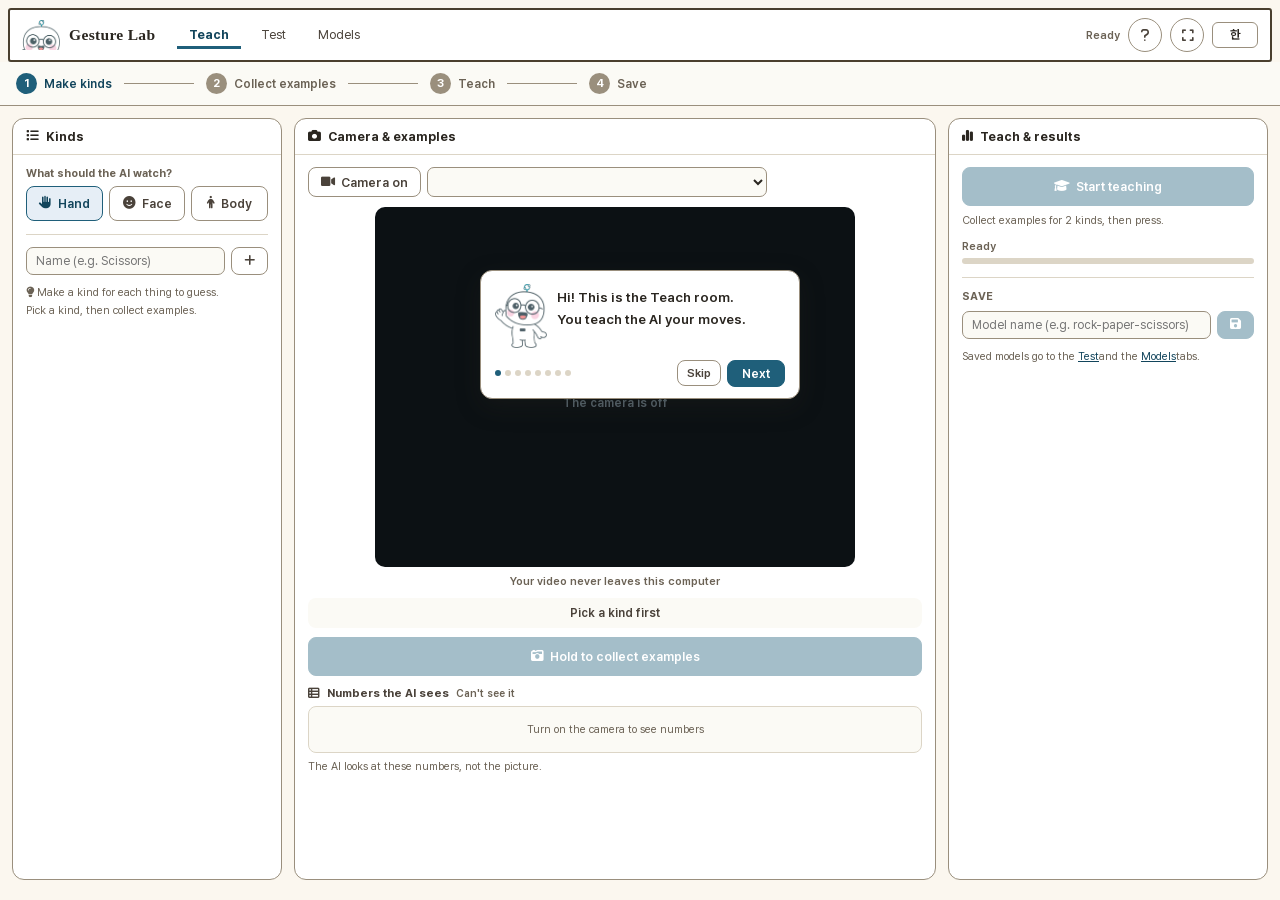
==== index.html @ 45079a60 "시험실 교통정리 — 관찰하기 모드 신설 + 단계 표시줄 반응형 - 관찰하기(기본 모드): 손/얼굴/포즈/사물 눈을 켜고 끄며 학습 없이 바로 본다   · 왼쪽: 무엇을 볼까요 토글" ====
<!DOCTYPE html>
<html lang="ko">
<head>
<meta charset="utf-8">
<meta name="viewport" content="width=device-width,initial-scale=1">
<title>제스처 랩 — 학습실</title>
<meta name="description" content="웹캠으로 몸의 좌표를 모아 AI를 직접 가르쳐 보세요.">
<link rel="icon" type="image/png" href="assets/img/favicon.png">
<link rel="manifest" href="manifest.webmanifest">
<meta name="theme-color" content="#FBF7EF">
<link rel="stylesheet" href="assets/fonts/pretendard.css?v=16">
<link rel="stylesheet" href="css/all.min.css?v=16">
<link rel="stylesheet" href="css/ui.css?v=16">
<link rel="stylesheet" href="css/theme-maker.css?v=16">
<link rel="stylesheet" href="css/app.css?v=16">
</head>
<body>

<header data-tab="index.html"></header>

<div id="steps">
  <div class="stp on" id="s1"><span class="cir">1</span>종류 만들기</div>
  <div class="stpline"></div>
  <div class="stp" id="s2"><span class="cir">2</span>예시 모으기</div>
  <div class="stpline"></div>
  <div class="stp" id="s3"><span class="cir">3</span>배우기</div>
  <div class="stpline"></div>
  <div class="stp" id="s4"><span class="cir">4</span>저장하기</div>
</div>

<div id="glMain">

  <div class="pan" id="panL">
    <div class="ph"><i class="fa-solid fa-list"></i>종류</div>
    <div class="pb">
      <div class="pb-label">무엇을 보고 배울까요?</div>
      <div class="srcpick">
        <button class="db on" data-src="hand"><i class="fa-solid fa-hand"></i> 손</button>
        <button class="db" data-src="face"><i class="fa-solid fa-face-smile"></i> 얼굴</button>
        <button class="db" data-src="pose"><i class="fa-solid fa-person"></i> 포즈</button>
      </div>

      <div class="sec2">
        <div class="row">
          <input class="inp" id="clsName" type="text" placeholder="이름 (예: 가위)" maxlength="20">
          <button class="db" id="clsAdd" title="종류 더하기"><i class="fa-solid fa-plus"></i></button>
        </div>
        <div id="clsList"></div>
        <div class="hint" id="clsHint">
          <i class="fa-solid fa-lightbulb"></i> 맞히고 싶은 것마다 종류를 만들어요.<br>
          종류를 누른 뒤 예시를 모아요.
        </div>
      </div>
    </div>
  </div>

  <div class="pan" id="panC">
    <div class="ph"><i class="fa-solid fa-camera"></i>카메라 &amp; 예시</div>
    <div class="pb">
      <div class="row" style="margin-bottom:10px">
        <button class="db" id="camBtn" style="flex-shrink:0"><i class="fa-solid fa-video"></i> 카메라 켜기</button>
        <select class="inp" id="camSel" style="cursor:pointer"></select>
      </div>

      <div id="camBox">
        <video id="camVid" playsinline muted></video>
        <canvas id="ovCv"></canvas>
        <div id="camOff"><i class="fa-solid fa-video-slash fa-2x"></i><span>카메라가 꺼져 있어요</span></div>
      </div>
      <div class="privnote">찍은 영상은 이 컴퓨터 밖으로 나가지 않아요</div>

      <div class="selinfo" id="selInfo">종류를 골라 주세요</div>
      <button class="db go" id="capBtn" disabled><i class="fa-solid fa-camera-retro"></i> 꾹 눌러서 예시 모으기</button>

      <div id="numsWrap">
        <div id="numsHead"><i class="fa-solid fa-table-list"></i>AI가 보는 숫자
          <span class="st-badge" id="numsState">안 보여요</span>
          <span class="st-badge" id="faceSigLine" style="display:none;margin-left:auto;color:var(--acc-ink)"></span></div>
        <div id="numsBox">
          <div id="numsEmpty">카메라를 켜면 숫자가 나와요</div>
          <table id="numsTable" style="display:none"></table>
        </div>
        <div class="hint" style="margin-top:5px">AI는 사진이 아니라 이 숫자를 봐요.</div>
      </div>
    </div>
  </div>

  <div class="pan" id="panR">
    <div class="ph"><i class="fa-solid fa-chart-simple"></i>배우기 &amp; 결과</div>
    <div class="pb">
      <button class="db go" id="trainBtn" disabled style="width:100%;justify-content:center;padding:11px">
        <i class="fa-solid fa-graduation-cap"></i> 배우기 시작
      </button>
      <div class="hint" style="margin-top:6px;margin-bottom:10px">종류 2개에 예시를 모은 뒤에 눌러요.</div>

      <div class="prg">
        <div class="lb"><span id="prgLabel">준비 중</span><span id="prgPct"></span></div>
        <div class="track"><div class="fill" id="prgFill"></div></div>
      </div>

      <div id="chartBox" style="display:none">
        <canvas id="chart"></canvas>
        <div class="chart-legend">
          <span><i class="lg-acc"></i>맞힌 비율</span>
          <span><i class="lg-warn"></i>오차</span>
        </div>
      </div>

      <div class="sec2" id="resultSec" style="display:none">
        <div class="st">결과</div>
        <div><span class="accbig" id="accBig">0%</span><small id="accWord"></small></div>
        <div id="cmWrap"></div>
        <div class="cm-note">헷갈린 표 — 왼쪽이 진짜, 위쪽이 AI의 답이에요.<br>숫자가 대각선에 모이면 잘 배운 거예요.</div>
      </div>

      <div class="sec2">
        <div class="st">저장하기</div>
        <div class="row">
          <input class="inp" id="mdlName" type="text" placeholder="모델 이름 (예: 가위바위보)" maxlength="30">
          <button class="db go" id="mdlSave" disabled title="저장"><i class="fa-solid fa-floppy-disk"></i></button>
        </div>
        <div class="hint">저장한 모델은 <a href="test.html" style="color:var(--acc-ink)">시험실</a>과
          <a href="storage.html" style="color:var(--acc-ink)">보관함</a>에서 볼 수 있어요.</div>
      </div>
    </div>
  </div>

</div>

<div id="toast"></div>

<script src="lib/nav.js?v=16"></script>
<script src="lib/i18n.js?v=16"></script>
<script src="lib/tour.js?v=16"></script>
<script src="vendor/tfjs/tf.min.js"></script>
<script type="module" src="lib/learn.js?v=16"></script>
</body>
</html>
---- assets/fonts/pretendard.css ----
/*
Copyright (c) 2021 Kil Hyung-jin, with Reserved Font Name Pretendard.
https://github.com/orioncactus/pretendard

This Font Software is licensed under the SIL Open Font License, Version 1.1.
This license is copied below, and is also available with a FAQ at:
http://scripts.sil.org/OFL
*/
/* [0] */
@font-face {
	font-family: 'Pretendard Variable';
	font-style: normal;
	font-display: swap;
	font-weight: 45 920;
	src: url(./woff2-dynamic-subset/PretendardVariable.subset.0.woff2) format('woff2-variations');
	unicode-range: U+f9ca-fa0b, U+ff03-ff05, U+ff07, U+ff0a-ff0b, U+ff0d-ff19, U+ff1b, U+ff1d, U+ff20-ff5b, U+ff5d, U+ffe0-ffe3, U+ffe5-ffe6;
}

/* [1] */
@font-face {
	font-family: 'Pretendard Variable';
	font-style: normal;
	font-display: swap;
	font-weight: 45 920;
	src: url(./woff2-dynamic-subset/PretendardVariable.subset.1.woff2) format('woff2-variations');
	unicode-range: U+d723-d728, U+d72a-d733, U+d735-d748, U+d74a-d74f, U+d752-d753, U+d755-d757, U+d75a-d75f, U+d762-d764, U+d766-d768, U+d76a-d76b, U+d76d-d76f, U+d771-d787, U+d789-d78b, U+d78d-d78f, U+d791-d797, U+d79a, U+d79c, U+d79e-d7a3, U+f900-f909, U+f90b-f92e;
}

/* [2] */
@font-face {
	font-family: 'Pretendard Variable';
	font-style: normal;
	font-display: swap;
	font-weight: 45 920;
	src: url(./woff2-dynamic-subset/PretendardVariable.subset.2.woff2) format('woff2-variations');
	unicode-range: U+d679-d68b, U+d68e-d69e, U+d6a0, U+d6a2-d6a7, U+d6a9-d6c3, U+d6c6-d6c7, U+d6c9-d6cb, U+d6cd-d6d3, U+d6d5-d6d6, U+d6d8-d6e3, U+d6e5-d6e7, U+d6e9-d6fb, U+d6fd-d717, U+d719-d71f, U+d721-d722;
}

/* [3] */
@font-face {
	font-family: 'Pretendard Variable';
	font-style: normal;
	font-display: swap;
	font-weight: 45 920;
	src: url(./woff2-dynamic-subset/PretendardVariable.subset.3.woff2) format('woff2-variations');
	unicode-range: U+d5bc-d5c7, U+d5ca-d5cb, U+d5cd-d5cf, U+d5d1-d5d7, U+d5d9-d5da, U+d5dc, U+d5de-d5e3, U+d5e6-d5e7, U+d5e9-d5eb, U+d5ed-d5f6, U+d5f8, U+d5fa-d5ff, U+d602-d603, U+d605-d607, U+d609-d60f, U+d612-d613, U+d616-d61b, U+d61d-d637, U+d63a-d63b, U+d63d-d63f, U+d641-d647, U+d64a-d64c, U+d64e-d653, U+d656-d657, U+d659-d65b, U+d65d-d666, U+d668, U+d66a-d678;
}

/* [4] */
@font-face {
	font-family: 'Pretendard Variable';
	font-style: normal;
	font-display: swap;
	font-weight: 45 920;
	src: url(./woff2-dynamic-subset/PretendardVariable.subset.4.woff2) format('woff2-variations');
	unicode-range: U+d507, U+d509-d50b, U+d50d-d513, U+d515-d53b, U+d53e-d53f, U+d541-d543, U+d545-d54c, U+d54e, U+d550, U+d552-d557, U+d55a-d55b, U+d55d-d55f, U+d561-d564, U+d566-d567, U+d56a, U+d56c, U+d56e-d573, U+d576-d577, U+d579-d583, U+d585-d586, U+d58a-d5a4, U+d5a6-d5bb;
}

/* [5] */
@font-face {
	font-family: 'Pretendard Variable';
	font-style: normal;
	font-display: swap;
	font-weight: 45 920;
	src: url(./woff2-dynamic-subset/PretendardVariable.subset.5.woff2) format('woff2-variations');
	unicode-range: U+d464-d477, U+d47a-d47b, U+d47d-d47f, U+d481-d487, U+d489-d48a, U+d48c, U+d48e-d4e7, U+d4e9-d503, U+d505-d506;
}

/* [6] */
@font-face {
	font-family: 'Pretendard Variable';
	font-style: normal;
	font-display: swap;
	font-weight: 45 920;
	src: url(./woff2-dynamic-subset/PretendardVariable.subset.6.woff2) format('woff2-variations');
	unicode-range: U+d3bf-d3c7, U+d3ca-d3cf, U+d3d1-d3eb, U+d3ee-d3ef, U+d3f1-d3f3, U+d3f5-d3fb, U+d3fd-d400, U+d402-d45b, U+d45d-d463;
}

/* [7] */
@font-face {
	font-family: 'Pretendard Variable';
	font-style: normal;
	font-display: swap;
	font-weight: 45 920;
	src: url(./woff2-dynamic-subset/PretendardVariable.subset.7.woff2) format('woff2-variations');
	unicode-range: U+d2ff, U+d302-d304, U+d306-d30b, U+d30f, U+d311-d313, U+d315-d31b, U+d31e, U+d322-d324, U+d326-d327, U+d32a-d32b, U+d32d-d32f, U+d331-d337, U+d339-d33c, U+d33e-d37b, U+d37e-d37f, U+d381-d383, U+d385-d38b, U+d38e-d390, U+d392-d397, U+d39a-d39b, U+d39d-d39f, U+d3a1-d3a7, U+d3a9-d3aa, U+d3ac, U+d3ae-d3b3, U+d3b5-d3b7, U+d3b9-d3bb, U+d3bd-d3be;
}

/* [8] */
@font-face {
	font-family: 'Pretendard Variable';
	font-style: normal;
	font-display: swap;
	font-weight: 45 920;
	src: url(./woff2-dynamic-subset/PretendardVariable.subset.8.woff2) format('woff2-variations');
	unicode-range: U+d257-d27f, U+d281-d29b, U+d29d-d29f, U+d2a1-d2ab, U+d2ad-d2b7, U+d2ba-d2bb, U+d2bd-d2bf, U+d2c1-d2c7, U+d2c9-d2ef, U+d2f2-d2f3, U+d2f5-d2f7, U+d2f9-d2fe;
}

/* [9] */
@font-face {
	font-family: 'Pretendard Variable';
	font-style: normal;
	font-display: swap;
	font-weight: 45 920;
	src: url(./woff2-dynamic-subset/PretendardVariable.subset.9.woff2) format('woff2-variations');
	unicode-range: U+d1b4, U+d1b6-d1f3, U+d1f5-d22b, U+d22e-d22f, U+d231-d233, U+d235-d23b, U+d23d-d240, U+d242-d256;
}

/* [10] */
@font-face {
	font-family: 'Pretendard Variable';
	font-style: normal;
	font-display: swap;
	font-weight: 45 920;
	src: url(./woff2-dynamic-subset/PretendardVariable.subset.10.woff2) format('woff2-variations');
	unicode-range: U+d105-d12f, U+d132-d133, U+d135-d137, U+d139-d13f, U+d141-d142, U+d144, U+d146-d14b, U+d14e-d14f, U+d151-d153, U+d155-d15b, U+d15e-d187, U+d189-d19f, U+d1a2-d1a3, U+d1a5-d1a7, U+d1a9-d1af, U+d1b2-d1b3;
}

/* [11] */
@font-face {
	font-family: 'Pretendard Variable';
	font-style: normal;
	font-display: swap;
	font-weight: 45 920;
	src: url(./woff2-dynamic-subset/PretendardVariable.subset.11.woff2) format('woff2-variations');
	unicode-range: U+d04b-d04f, U+d051-d057, U+d059-d06b, U+d06d-d06f, U+d071-d073, U+d075-d07b, U+d07e-d0a3, U+d0a6-d0a7, U+d0a9-d0ab, U+d0ad-d0b3, U+d0b6, U+d0b8, U+d0ba-d0bf, U+d0c2-d0c3, U+d0c5-d0c7, U+d0c9-d0cf, U+d0d2, U+d0d6-d0db, U+d0de-d0df, U+d0e1-d0e3, U+d0e5-d0eb, U+d0ee-d0f0, U+d0f2-d104;
}

/* [12] */
@font-face {
	font-family: 'Pretendard Variable';
	font-style: normal;
	font-display: swap;
	font-weight: 45 920;
	src: url(./woff2-dynamic-subset/PretendardVariable.subset.12.woff2) format('woff2-variations');
	unicode-range: U+cfa2-cfc3, U+cfc5-cfdf, U+cfe2-cfe3, U+cfe5-cfe7, U+cfe9-cff4, U+cff6-cffb, U+cffd-cfff, U+d001-d003, U+d005-d017, U+d019-d033, U+d036-d037, U+d039-d03b, U+d03d-d04a;
}

/* [13] */
@font-face {
	font-family: 'Pretendard Variable';
	font-style: normal;
	font-display: swap;
	font-weight: 45 920;
	src: url(./woff2-dynamic-subset/PretendardVariable.subset.13.woff2) format('woff2-variations');
	unicode-range: U+cef0-cef3, U+cef6, U+cef9-ceff, U+cf01-cf03, U+cf05-cf07, U+cf09-cf0f, U+cf11-cf12, U+cf14-cf1b, U+cf1d-cf1f, U+cf21-cf2f, U+cf31-cf53, U+cf56-cf57, U+cf59-cf5b, U+cf5d-cf63, U+cf66, U+cf68, U+cf6a-cf6f, U+cf71-cf84, U+cf86-cf8b, U+cf8d-cfa1;
}

/* [14] */
@font-face {
	font-family: 'Pretendard Variable';
	font-style: normal;
	font-display: swap;
	font-weight: 45 920;
	src: url(./woff2-dynamic-subset/PretendardVariable.subset.14.woff2) format('woff2-variations');
	unicode-range: U+ce3c-ce57, U+ce5a-ce5b, U+ce5d-ce5f, U+ce61-ce67, U+ce6a, U+ce6c, U+ce6e-ce73, U+ce76-ce77, U+ce79-ce7b, U+ce7d-ce83, U+ce85-ce88, U+ce8a-ce8f, U+ce91-ce93, U+ce95-ce97, U+ce99-ce9f, U+cea2, U+cea4-ceab, U+cead-cee3, U+cee6-cee7, U+cee9-ceeb, U+ceed-ceef;
}

/* [15] */
@font-face {
	font-family: 'Pretendard Variable';
	font-style: normal;
	font-display: swap;
	font-weight: 45 920;
	src: url(./woff2-dynamic-subset/PretendardVariable.subset.15.woff2) format('woff2-variations');
	unicode-range: U+cd92-cd93, U+cd96-cd97, U+cd99-cd9b, U+cd9d-cda3, U+cda6-cda8, U+cdaa-cdaf, U+cdb1-cdc3, U+cdc5-cdcb, U+cdcd-cde7, U+cde9-ce03, U+ce05-ce1f, U+ce22-ce34, U+ce36-ce3b;
}

/* [16] */
@font-face {
	font-family: 'Pretendard Variable';
	font-style: normal;
	font-display: swap;
	font-weight: 45 920;
	src: url(./woff2-dynamic-subset/PretendardVariable.subset.16.woff2) format('woff2-variations');
	unicode-range: U+ccef-cd07, U+cd0a-cd0b, U+cd0d-cd1a, U+cd1c, U+cd1e-cd2b, U+cd2d-cd5b, U+cd5d-cd77, U+cd79-cd91;
}

/* [17] */
@font-face {
	font-family: 'Pretendard Variable';
	font-style: normal;
	font-display: swap;
	font-weight: 45 920;
	src: url(./woff2-dynamic-subset/PretendardVariable.subset.17.woff2) format('woff2-variations');
	unicode-range: U+cc3f-cc43, U+cc46-cc47, U+cc49-cc4b, U+cc4d-cc53, U+cc55-cc58, U+cc5a-cc5f, U+cc61-cc97, U+cc9a-cc9b, U+cc9d-cc9f, U+cca1-cca7, U+ccaa, U+ccac, U+ccae-ccb3, U+ccb6-ccb7, U+ccb9-ccbb, U+ccbd-cccf, U+ccd1-cce3, U+cce5-ccee;
}

/* [18] */
@font-face {
	font-family: 'Pretendard Variable';
	font-style: normal;
	font-display: swap;
	font-weight: 45 920;
	src: url(./woff2-dynamic-subset/PretendardVariable.subset.18.woff2) format('woff2-variations');
	unicode-range: U+cb91-cbd3, U+cbd5-cbe3, U+cbe5-cc0b, U+cc0e-cc0f, U+cc11-cc13, U+cc15-cc1b, U+cc1d-cc20, U+cc23-cc27, U+cc2a-cc2b, U+cc2d, U+cc2f, U+cc31-cc37, U+cc3a, U+cc3c;
}

/* [19] */
@font-face {
	font-family: 'Pretendard Variable';
	font-style: normal;
	font-display: swap;
	font-weight: 45 920;
	src: url(./woff2-dynamic-subset/PretendardVariable.subset.19.woff2) format('woff2-variations');
	unicode-range: U+caf4-cb47, U+cb4a-cb90;
}

/* [20] */
@font-face {
	font-family: 'Pretendard Variable';
	font-style: normal;
	font-display: swap;
	font-weight: 45 920;
	src: url(./woff2-dynamic-subset/PretendardVariable.subset.20.woff2) format('woff2-variations');
	unicode-range: U+ca4a-ca4b, U+ca4e-ca4f, U+ca51-ca53, U+ca55-ca5b, U+ca5d-ca60, U+ca62-ca83, U+ca85-cabb, U+cabe-cabf, U+cac1-cac3, U+cac5-cacb, U+cacd-cad0, U+cad2, U+cad4-cad8, U+cada-caf3;
}

/* [21] */
@font-face {
	font-family: 'Pretendard Variable';
	font-style: normal;
	font-display: swap;
	font-weight: 45 920;
	src: url(./woff2-dynamic-subset/PretendardVariable.subset.21.woff2) format('woff2-variations');
	unicode-range: U+c996-c997, U+c99a-c99c, U+c99e-c9bf, U+c9c2-c9c3, U+c9c5-c9c7, U+c9c9-c9cf, U+c9d2, U+c9d4, U+c9d7-c9d8, U+c9db, U+c9de-c9df, U+c9e1-c9e3, U+c9e5-c9e6, U+c9e8-c9eb, U+c9ee-c9f0, U+c9f2-c9f7, U+c9f9-ca0b, U+ca0d-ca28, U+ca2a-ca49;
}

/* [22] */
@font-face {
	font-family: 'Pretendard Variable';
	font-style: normal;
	font-display: swap;
	font-weight: 45 920;
	src: url(./woff2-dynamic-subset/PretendardVariable.subset.22.woff2) format('woff2-variations');
	unicode-range: U+c8e9-c8f4, U+c8f6-c8fb, U+c8fe-c8ff, U+c901-c903, U+c905-c90b, U+c90e-c910, U+c912-c917, U+c919-c92b, U+c92d-c94f, U+c951-c953, U+c955-c96b, U+c96d-c973, U+c975-c987, U+c98a-c98b, U+c98d-c98f, U+c991-c995;
}

/* [23] */
@font-face {
	font-family: 'Pretendard Variable';
	font-style: normal;
	font-display: swap;
	font-weight: 45 920;
	src: url(./woff2-dynamic-subset/PretendardVariable.subset.23.woff2) format('woff2-variations');
	unicode-range: U+c841-c84b, U+c84d-c86f, U+c872-c873, U+c875-c877, U+c879-c87f, U+c882-c884, U+c887-c88a, U+c88d-c8c3, U+c8c5-c8df, U+c8e1-c8e8;
}

/* [24] */
@font-face {
	font-family: 'Pretendard Variable';
	font-style: normal;
	font-display: swap;
	font-weight: 45 920;
	src: url(./woff2-dynamic-subset/PretendardVariable.subset.24.woff2) format('woff2-variations');
	unicode-range: U+c779-c77b, U+c77e-c782, U+c786, U+c78b, U+c78d, U+c78f, U+c792-c793, U+c795, U+c797, U+c799-c79f, U+c7a2, U+c7a7-c7ab, U+c7ae-c7bb, U+c7bd-c7c0, U+c7c2-c7c7, U+c7c9-c7dc, U+c7de-c7ff, U+c802-c803, U+c805-c807, U+c809, U+c80b-c80f, U+c812, U+c814, U+c817-c81b, U+c81e-c81f, U+c821-c823, U+c825-c82e, U+c830-c837, U+c839-c83b, U+c83d-c840;
}

/* [25] */
@font-face {
	font-family: 'Pretendard Variable';
	font-style: normal;
	font-display: swap;
	font-weight: 45 920;
	src: url(./woff2-dynamic-subset/PretendardVariable.subset.25.woff2) format('woff2-variations');
	unicode-range: U+c6bb-c6bf, U+c6c2, U+c6c4, U+c6c6-c6cb, U+c6ce-c6cf, U+c6d1-c6d3, U+c6d5-c6db, U+c6dd-c6df, U+c6e1-c6e7, U+c6e9-c6eb, U+c6ed-c6ef, U+c6f1-c6f8, U+c6fa-c703, U+c705-c707, U+c709-c70b, U+c70d-c716, U+c718, U+c71a-c71f, U+c722-c723, U+c725-c727, U+c729-c734, U+c736-c73b, U+c73e-c73f, U+c741-c743, U+c745-c74b, U+c74e-c750, U+c752-c757, U+c759-c773, U+c776-c777;
}

/* [26] */
@font-face {
	font-family: 'Pretendard Variable';
	font-style: normal;
	font-display: swap;
	font-weight: 45 920;
	src: url(./woff2-dynamic-subset/PretendardVariable.subset.26.woff2) format('woff2-variations');
	unicode-range: U+c5f5-c5fb, U+c5fe, U+c602-c605, U+c607, U+c609-c60f, U+c611-c61a, U+c61c-c623, U+c626-c627, U+c629-c62b, U+c62d, U+c62f-c632, U+c636, U+c638, U+c63a-c63f, U+c642-c643, U+c645-c647, U+c649-c652, U+c656-c65b, U+c65d-c65f, U+c661-c663, U+c665-c677, U+c679-c67b, U+c67d-c693, U+c696-c697, U+c699-c69b, U+c69d-c6a3, U+c6a6, U+c6a8, U+c6aa-c6af, U+c6b2-c6b3, U+c6b5-c6b7, U+c6b9-c6ba;
}

/* [27] */
@font-face {
	font-family: 'Pretendard Variable';
	font-style: normal;
	font-display: swap;
	font-weight: 45 920;
	src: url(./woff2-dynamic-subset/PretendardVariable.subset.27.woff2) format('woff2-variations');
	unicode-range: U+c517-c527, U+c52a-c52b, U+c52d-c52f, U+c531-c538, U+c53a, U+c53c, U+c53e-c543, U+c546-c547, U+c54b, U+c54d-c552, U+c556, U+c55a-c55b, U+c55d, U+c55f, U+c562-c563, U+c565-c567, U+c569-c56f, U+c572, U+c574, U+c576-c57b, U+c57e-c57f, U+c581-c583, U+c585-c586, U+c588-c58b, U+c58e, U+c590, U+c592-c596, U+c599-c5b3, U+c5b6-c5b7, U+c5ba, U+c5be-c5c3, U+c5ca-c5cb, U+c5cd, U+c5cf, U+c5d2-c5d3, U+c5d5-c5d7, U+c5d9-c5df, U+c5e1-c5e2, U+c5e4, U+c5e6-c5eb, U+c5ef, U+c5f1-c5f3;
}

/* [28] */
@font-face {
	font-family: 'Pretendard Variable';
	font-style: normal;
	font-display: swap;
	font-weight: 45 920;
	src: url(./woff2-dynamic-subset/PretendardVariable.subset.28.woff2) format('woff2-variations');
	unicode-range: U+c475-c4ef, U+c4f2-c4f3, U+c4f5-c4f7, U+c4f9-c4ff, U+c502-c50b, U+c50d-c516;
}

/* [29] */
@font-face {
	font-family: 'Pretendard Variable';
	font-style: normal;
	font-display: swap;
	font-weight: 45 920;
	src: url(./woff2-dynamic-subset/PretendardVariable.subset.29.woff2) format('woff2-variations');
	unicode-range: U+c3d0-c3d7, U+c3da-c3db, U+c3dd-c3de, U+c3e1-c3ec, U+c3ee-c3f3, U+c3f5-c42b, U+c42d-c463, U+c466-c474;
}

/* [30] */
@font-face {
	font-family: 'Pretendard Variable';
	font-style: normal;
	font-display: swap;
	font-weight: 45 920;
	src: url(./woff2-dynamic-subset/PretendardVariable.subset.30.woff2) format('woff2-variations');
	unicode-range: U+c32b-c367, U+c36a-c36b, U+c36d-c36f, U+c371-c377, U+c37a-c37b, U+c37e-c383, U+c385-c387, U+c389-c3cf;
}

/* [31] */
@font-face {
	font-family: 'Pretendard Variable';
	font-style: normal;
	font-display: swap;
	font-weight: 45 920;
	src: url(./woff2-dynamic-subset/PretendardVariable.subset.31.woff2) format('woff2-variations');
	unicode-range: U+c26a-c26b, U+c26d-c26f, U+c271-c273, U+c275-c27b, U+c27e-c287, U+c289-c28f, U+c291-c297, U+c299-c29a, U+c29c-c2a3, U+c2a5-c2a7, U+c2a9-c2ab, U+c2ad-c2b3, U+c2b6, U+c2b8, U+c2ba-c2bb, U+c2bd-c2db, U+c2de-c2df, U+c2e1-c2e2, U+c2e5-c2ea, U+c2ee, U+c2f0, U+c2f2-c2f5, U+c2f7, U+c2fa-c2fb, U+c2fd-c2ff, U+c301-c307, U+c309-c30c, U+c30e-c312, U+c315-c323, U+c325-c328, U+c32a;
}

/* [32] */
@font-face {
	font-family: 'Pretendard Variable';
	font-style: normal;
	font-display: swap;
	font-weight: 45 920;
	src: url(./woff2-dynamic-subset/PretendardVariable.subset.32.woff2) format('woff2-variations');
	unicode-range: U+c1bc-c1c3, U+c1c5-c1df, U+c1e1-c1fb, U+c1fd-c203, U+c205-c20c, U+c20e, U+c210-c217, U+c21a-c21b, U+c21d-c21e, U+c221-c227, U+c229-c22a, U+c22c, U+c22e, U+c230, U+c233-c24f, U+c251-c257, U+c259-c269;
}

/* [33] */
@font-face {
	font-family: 'Pretendard Variable';
	font-style: normal;
	font-display: swap;
	font-weight: 45 920;
	src: url(./woff2-dynamic-subset/PretendardVariable.subset.33.woff2) format('woff2-variations');
	unicode-range: U+c101-c11b, U+c11f, U+c121-c123, U+c125-c12b, U+c12e, U+c132-c137, U+c13a-c13b, U+c13d-c13f, U+c141-c147, U+c14a, U+c14c-c153, U+c155-c157, U+c159-c15b, U+c15d-c166, U+c169-c16f, U+c171-c177, U+c179-c18b, U+c18e-c18f, U+c191-c193, U+c195-c19b, U+c19d-c19e, U+c1a0, U+c1a2-c1a4, U+c1a6-c1bb;
}

/* [34] */
@font-face {
	font-family: 'Pretendard Variable';
	font-style: normal;
	font-display: swap;
	font-weight: 45 920;
	src: url(./woff2-dynamic-subset/PretendardVariable.subset.34.woff2) format('woff2-variations');
	unicode-range: U+c049-c057, U+c059-c05b, U+c05d-c05f, U+c061-c067, U+c069-c08f, U+c091-c0ab, U+c0ae-c0af, U+c0b1-c0b3, U+c0b5, U+c0b7-c0bb, U+c0be, U+c0c2-c0c7, U+c0ca-c0cb, U+c0cd-c0cf, U+c0d1-c0d7, U+c0d9-c0da, U+c0dc, U+c0de-c0e3, U+c0e5-c0eb, U+c0ed-c0f3, U+c0f6, U+c0f8, U+c0fa-c0ff;
}

/* [35] */
@font-face {
	font-family: 'Pretendard Variable';
	font-style: normal;
	font-display: swap;
	font-weight: 45 920;
	src: url(./woff2-dynamic-subset/PretendardVariable.subset.35.woff2) format('woff2-variations');
	unicode-range: U+bfa7-bfaf, U+bfb1-bfc4, U+bfc6-bfcb, U+bfce-bfcf, U+bfd1-bfd3, U+bfd5-bfdb, U+bfdd-c048;
}

/* [36] */
@font-face {
	font-family: 'Pretendard Variable';
	font-style: normal;
	font-display: swap;
	font-weight: 45 920;
	src: url(./woff2-dynamic-subset/PretendardVariable.subset.36.woff2) format('woff2-variations');
	unicode-range: U+bf07, U+bf09-bf3f, U+bf41-bf4f, U+bf52-bf54, U+bf56-bfa6;
}

/* [37] */
@font-face {
	font-family: 'Pretendard Variable';
	font-style: normal;
	font-display: swap;
	font-weight: 45 920;
	src: url(./woff2-dynamic-subset/PretendardVariable.subset.37.woff2) format('woff2-variations');
	unicode-range: U+be56, U+be58, U+be5c-be5f, U+be62-be63, U+be65-be67, U+be69-be74, U+be76-be7b, U+be7e-be7f, U+be81-be8e, U+be90, U+be92-bea7, U+bea9-becf, U+bed2-bed3, U+bed5-bed6, U+bed9-bee3, U+bee6-bf06;
}

/* [38] */
@font-face {
	font-family: 'Pretendard Variable';
	font-style: normal;
	font-display: swap;
	font-weight: 45 920;
	src: url(./woff2-dynamic-subset/PretendardVariable.subset.38.woff2) format('woff2-variations');
	unicode-range: U+bdb0-bdd3, U+bdd5-bdef, U+bdf1-be0b, U+be0d-be0f, U+be11-be13, U+be15-be43, U+be46-be47, U+be49-be4b, U+be4d-be53;
}

/* [39] */
@font-face {
	font-family: 'Pretendard Variable';
	font-style: normal;
	font-display: swap;
	font-weight: 45 920;
	src: url(./woff2-dynamic-subset/PretendardVariable.subset.39.woff2) format('woff2-variations');
	unicode-range: U+bd03, U+bd06, U+bd08, U+bd0a-bd0f, U+bd11-bd22, U+bd25-bd47, U+bd49-bd58, U+bd5a-bd7f, U+bd82-bd83, U+bd85-bd87, U+bd8a-bd8f, U+bd91-bd92, U+bd94, U+bd96-bd98, U+bd9a-bdaf;
}

/* [40] */
@font-face {
	font-family: 'Pretendard Variable';
	font-style: normal;
	font-display: swap;
	font-weight: 45 920;
	src: url(./woff2-dynamic-subset/PretendardVariable.subset.40.woff2) format('woff2-variations');
	unicode-range: U+bc4e-bc83, U+bc86-bc87, U+bc89-bc8b, U+bc8d-bc93, U+bc96, U+bc98, U+bc9b-bc9f, U+bca2-bca3, U+bca5-bca7, U+bca9-bcb2, U+bcb4-bcbb, U+bcbe-bcbf, U+bcc1-bcc3, U+bcc5-bccc, U+bcce-bcd0, U+bcd2-bcd4, U+bcd6-bcf3, U+bcf7, U+bcf9-bcfb, U+bcfd-bd02;
}

/* [41] */
@font-face {
	font-family: 'Pretendard Variable';
	font-style: normal;
	font-display: swap;
	font-weight: 45 920;
	src: url(./woff2-dynamic-subset/PretendardVariable.subset.41.woff2) format('woff2-variations');
	unicode-range: U+bb90-bba3, U+bba5-bbab, U+bbad-bbbf, U+bbc1-bbf7, U+bbfa-bbfb, U+bbfd-bbfe, U+bc01-bc07, U+bc09-bc0a, U+bc0e, U+bc10, U+bc12-bc13, U+bc17, U+bc19-bc1a, U+bc1e, U+bc20-bc23, U+bc26, U+bc28, U+bc2a-bc2c, U+bc2e-bc2f, U+bc32-bc33, U+bc35-bc37, U+bc39-bc3f, U+bc41-bc42, U+bc44, U+bc46-bc48, U+bc4a-bc4d;
}

/* [42] */
@font-face {
	font-family: 'Pretendard Variable';
	font-style: normal;
	font-display: swap;
	font-weight: 45 920;
	src: url(./woff2-dynamic-subset/PretendardVariable.subset.42.woff2) format('woff2-variations');
	unicode-range: U+bae6-bafb, U+bafd-bb17, U+bb19-bb33, U+bb37, U+bb39-bb3a, U+bb3d-bb43, U+bb45-bb46, U+bb48, U+bb4a-bb4f, U+bb51-bb53, U+bb55-bb57, U+bb59-bb62, U+bb64-bb8f;
}

/* [43] */
@font-face {
	font-family: 'Pretendard Variable';
	font-style: normal;
	font-display: swap;
	font-weight: 45 920;
	src: url(./woff2-dynamic-subset/PretendardVariable.subset.43.woff2) format('woff2-variations');
	unicode-range: U+ba30-ba37, U+ba3a-ba3b, U+ba3d-ba3f, U+ba41-ba47, U+ba49-ba4a, U+ba4c, U+ba4e-ba53, U+ba56-ba57, U+ba59-ba5b, U+ba5d-ba63, U+ba65-ba66, U+ba68-ba6f, U+ba71-ba73, U+ba75-ba77, U+ba79-ba84, U+ba86, U+ba88-baa7, U+baaa, U+baad-baaf, U+bab1-bab7, U+baba, U+babc, U+babe-bae5;
}

/* [44] */
@font-face {
	font-family: 'Pretendard Variable';
	font-style: normal;
	font-display: swap;
	font-weight: 45 920;
	src: url(./woff2-dynamic-subset/PretendardVariable.subset.44.woff2) format('woff2-variations');
	unicode-range: U+b96e-b973, U+b976-b977, U+b979-b97b, U+b97d-b983, U+b986, U+b988, U+b98a-b98d, U+b98f-b9ab, U+b9ae-b9af, U+b9b1-b9b3, U+b9b5-b9bb, U+b9be, U+b9c0, U+b9c2-b9c7, U+b9ca-b9cb, U+b9cd, U+b9d2-b9d7, U+b9da, U+b9dc, U+b9df-b9e0, U+b9e2, U+b9e6-b9e7, U+b9e9-b9f3, U+b9f6, U+b9f8, U+b9fb-ba2f;
}

/* [45] */
@font-face {
	font-family: 'Pretendard Variable';
	font-style: normal;
	font-display: swap;
	font-weight: 45 920;
	src: url(./woff2-dynamic-subset/PretendardVariable.subset.45.woff2) format('woff2-variations');
	unicode-range: U+b8bf-b8cb, U+b8cd-b8e0, U+b8e2-b8e7, U+b8ea-b8eb, U+b8ed-b8ef, U+b8f1-b8f7, U+b8fa, U+b8fc, U+b8fe-b903, U+b905-b917, U+b919-b91f, U+b921-b93b, U+b93d-b957, U+b95a-b95b, U+b95d-b95f, U+b961-b967, U+b969-b96c;
}

/* [46] */
@font-face {
	font-family: 'Pretendard Variable';
	font-style: normal;
	font-display: swap;
	font-weight: 45 920;
	src: url(./woff2-dynamic-subset/PretendardVariable.subset.46.woff2) format('woff2-variations');
	unicode-range: U+b80d-b80f, U+b811-b817, U+b81a, U+b81c-b823, U+b826-b827, U+b829-b82b, U+b82d-b833, U+b836, U+b83a-b83f, U+b841-b85b, U+b85e-b85f, U+b861-b863, U+b865-b86b, U+b86e, U+b870, U+b872-b8af, U+b8b1-b8be;
}

/* [47] */
@font-face {
	font-family: 'Pretendard Variable';
	font-style: normal;
	font-display: swap;
	font-weight: 45 920;
	src: url(./woff2-dynamic-subset/PretendardVariable.subset.47.woff2) format('woff2-variations');
	unicode-range: U+b74d-b75f, U+b761-b763, U+b765-b774, U+b776-b77b, U+b77e-b77f, U+b781-b783, U+b785-b78b, U+b78e, U+b792-b796, U+b79a-b79b, U+b79d-b7a7, U+b7aa, U+b7ae-b7b3, U+b7b6-b7c8, U+b7ca-b7eb, U+b7ee-b7ef, U+b7f1-b7f3, U+b7f5-b7fb, U+b7fe, U+b802-b806, U+b80a-b80b;
}

/* [48] */
@font-face {
	font-family: 'Pretendard Variable';
	font-style: normal;
	font-display: swap;
	font-weight: 45 920;
	src: url(./woff2-dynamic-subset/PretendardVariable.subset.48.woff2) format('woff2-variations');
	unicode-range: U+b6a7-b6aa, U+b6ac-b6b0, U+b6b2-b6ef, U+b6f1-b727, U+b72a-b72b, U+b72d-b72e, U+b731-b737, U+b739-b73a, U+b73c-b743, U+b745-b74c;
}

/* [49] */
@font-face {
	font-family: 'Pretendard Variable';
	font-style: normal;
	font-display: swap;
	font-weight: 45 920;
	src: url(./woff2-dynamic-subset/PretendardVariable.subset.49.woff2) format('woff2-variations');
	unicode-range: U+b605-b60f, U+b612-b617, U+b619-b624, U+b626-b69b, U+b69e-b6a3, U+b6a5-b6a6;
}

/* [50] */
@font-face {
	font-family: 'Pretendard Variable';
	font-style: normal;
	font-display: swap;
	font-weight: 45 920;
	src: url(./woff2-dynamic-subset/PretendardVariable.subset.50.woff2) format('woff2-variations');
	unicode-range: U+b55f, U+b562-b583, U+b585-b59f, U+b5a2-b5a3, U+b5a5-b5a7, U+b5a9-b5b2, U+b5b5-b5ba, U+b5bd-b604;
}

/* [51] */
@font-face {
	font-family: 'Pretendard Variable';
	font-style: normal;
	font-display: swap;
	font-weight: 45 920;
	src: url(./woff2-dynamic-subset/PretendardVariable.subset.51.woff2) format('woff2-variations');
	unicode-range: U+b4a5-b4b6, U+b4b8-b4bf, U+b4c1-b4c7, U+b4c9-b4db, U+b4de-b4df, U+b4e1-b4e2, U+b4e5-b4eb, U+b4ee, U+b4f0, U+b4f2-b513, U+b516-b517, U+b519-b51a, U+b51d-b523, U+b526, U+b528, U+b52b-b52f, U+b532-b533, U+b535-b537, U+b539-b53f, U+b541-b544, U+b546-b54b, U+b54d-b54f, U+b551-b55b, U+b55d-b55e;
}

/* [52] */
@font-face {
	font-family: 'Pretendard Variable';
	font-style: normal;
	font-display: swap;
	font-weight: 45 920;
	src: url(./woff2-dynamic-subset/PretendardVariable.subset.52.woff2) format('woff2-variations');
	unicode-range: U+b3f8-b3fb, U+b3fd-b40f, U+b411-b417, U+b419-b41b, U+b41d-b41f, U+b421-b427, U+b42a-b42b, U+b42d-b44f, U+b452-b453, U+b455-b457, U+b459-b45f, U+b462-b464, U+b466-b46b, U+b46d-b47f, U+b481-b4a3;
}

/* [53] */
@font-face {
	font-family: 'Pretendard Variable';
	font-style: normal;
	font-display: swap;
	font-weight: 45 920;
	src: url(./woff2-dynamic-subset/PretendardVariable.subset.53.woff2) format('woff2-variations');
	unicode-range: U+b342-b353, U+b356-b357, U+b359-b35b, U+b35d-b35e, U+b360-b363, U+b366, U+b368, U+b36a-b36d, U+b36f, U+b372-b373, U+b375-b377, U+b379-b37f, U+b381-b382, U+b384, U+b386-b38b, U+b38d-b3c3, U+b3c6-b3c7, U+b3c9-b3ca, U+b3cd-b3d3, U+b3d6, U+b3d8, U+b3da-b3f7;
}

/* [54] */
@font-face {
	font-family: 'Pretendard Variable';
	font-style: normal;
	font-display: swap;
	font-weight: 45 920;
	src: url(./woff2-dynamic-subset/PretendardVariable.subset.54.woff2) format('woff2-variations');
	unicode-range: U+b27c-b283, U+b285-b28f, U+b292-b293, U+b295-b297, U+b29a-b29f, U+b2a1-b2a4, U+b2a7-b2a9, U+b2ab, U+b2ad-b2c7, U+b2ca-b2cb, U+b2cd-b2cf, U+b2d1-b2d7, U+b2da, U+b2dc, U+b2de-b2e3, U+b2e7, U+b2e9-b2ea, U+b2ef-b2f3, U+b2f6, U+b2f8, U+b2fa-b2fb, U+b2fd-b2fe, U+b302-b303, U+b305-b307, U+b309-b30f, U+b312, U+b316-b31b, U+b31d-b341;
}

/* [55] */
@font-face {
	font-family: 'Pretendard Variable';
	font-style: normal;
	font-display: swap;
	font-weight: 45 920;
	src: url(./woff2-dynamic-subset/PretendardVariable.subset.55.woff2) format('woff2-variations');
	unicode-range: U+b1d6-b1e7, U+b1e9-b1fc, U+b1fe-b203, U+b206-b207, U+b209-b20b, U+b20d-b213, U+b216-b21f, U+b221-b257, U+b259-b273, U+b275-b27b;
}

/* [56] */
@font-face {
	font-family: 'Pretendard Variable';
	font-style: normal;
	font-display: swap;
	font-weight: 45 920;
	src: url(./woff2-dynamic-subset/PretendardVariable.subset.56.woff2) format('woff2-variations');
	unicode-range: U+b120-b122, U+b126-b127, U+b129-b12b, U+b12d-b133, U+b136, U+b138, U+b13a-b13f, U+b142-b143, U+b145-b14f, U+b151-b153, U+b156-b157, U+b159-b177, U+b17a-b17b, U+b17d-b17f, U+b181-b187, U+b189-b18c, U+b18e-b191, U+b195-b1a7, U+b1a9-b1cb, U+b1cd-b1d5;
}

/* [57] */
@font-face {
	font-family: 'Pretendard Variable';
	font-style: normal;
	font-display: swap;
	font-weight: 45 920;
	src: url(./woff2-dynamic-subset/PretendardVariable.subset.57.woff2) format('woff2-variations');
	unicode-range: U+b05f-b07b, U+b07e-b07f, U+b081-b083, U+b085-b08b, U+b08d-b097, U+b09b, U+b09d-b09f, U+b0a2-b0a7, U+b0aa, U+b0b0, U+b0b2, U+b0b6-b0b7, U+b0b9-b0bb, U+b0bd-b0c3, U+b0c6-b0c7, U+b0ca-b0cf, U+b0d1-b0df, U+b0e1-b0e4, U+b0e6-b107, U+b10a-b10b, U+b10d-b10f, U+b111-b112, U+b114-b117, U+b119-b11a, U+b11c-b11f;
}

/* [58] */
@font-face {
	font-family: 'Pretendard Variable';
	font-style: normal;
	font-display: swap;
	font-weight: 45 920;
	src: url(./woff2-dynamic-subset/PretendardVariable.subset.58.woff2) format('woff2-variations');
	unicode-range: U+afac-afb7, U+afba-afbb, U+afbd-afbf, U+afc1-afc6, U+afca-afcc, U+afce-afd3, U+afd5-afe7, U+afe9-afef, U+aff1-b00b, U+b00d-b00f, U+b011-b013, U+b015-b01b, U+b01d-b027, U+b029-b043, U+b045-b047, U+b049, U+b04b, U+b04d-b052, U+b055-b056, U+b058-b05c, U+b05e;
}

/* [59] */
@font-face {
	font-family: 'Pretendard Variable';
	font-style: normal;
	font-display: swap;
	font-weight: 45 920;
	src: url(./woff2-dynamic-subset/PretendardVariable.subset.59.woff2) format('woff2-variations');
	unicode-range: U+af03-af07, U+af09-af2b, U+af2e-af33, U+af35-af3b, U+af3e-af40, U+af44-af47, U+af4a-af5c, U+af5e-af63, U+af65-af7f, U+af81-afab;
}

/* [60] */
@font-face {
	font-family: 'Pretendard Variable';
	font-style: normal;
	font-display: swap;
	font-weight: 45 920;
	src: url(./woff2-dynamic-subset/PretendardVariable.subset.60.woff2) format('woff2-variations');
	unicode-range: U+ae56-ae5b, U+ae5e-ae60, U+ae62-ae64, U+ae66-ae67, U+ae69-ae6b, U+ae6d-ae83, U+ae85-aebb, U+aebf, U+aec1-aec3, U+aec5-aecb, U+aece, U+aed0, U+aed2-aed7, U+aed9-aef3, U+aef5-af02;
}

/* [61] */
@font-face {
	font-family: 'Pretendard Variable';
	font-style: normal;
	font-display: swap;
	font-weight: 45 920;
	src: url(./woff2-dynamic-subset/PretendardVariable.subset.61.woff2) format('woff2-variations');
	unicode-range: U+ad9c-ada3, U+ada5-adbf, U+adc1-adc3, U+adc5-adc7, U+adc9-add2, U+add4-addb, U+addd-addf, U+ade1-ade3, U+ade5-adf7, U+adfa-adfb, U+adfd-adff, U+ae02-ae07, U+ae0a, U+ae0c, U+ae0e-ae13, U+ae15-ae2f, U+ae31-ae33, U+ae35-ae37, U+ae39-ae3f, U+ae42, U+ae44, U+ae46-ae49, U+ae4b, U+ae4f, U+ae51-ae53, U+ae55;
}

/* [62] */
@font-face {
	font-family: 'Pretendard Variable';
	font-style: normal;
	font-display: swap;
	font-weight: 45 920;
	src: url(./woff2-dynamic-subset/PretendardVariable.subset.62.woff2) format('woff2-variations');
	unicode-range: U+ace2-ace3, U+ace5-ace6, U+ace9-acef, U+acf2, U+acf4, U+acf7-acfb, U+acfe-acff, U+ad01-ad03, U+ad05-ad0b, U+ad0d-ad10, U+ad12-ad1b, U+ad1d-ad33, U+ad35-ad48, U+ad4a-ad4f, U+ad51-ad6b, U+ad6e-ad6f, U+ad71-ad72, U+ad77-ad7c, U+ad7e, U+ad80, U+ad82-ad87, U+ad89-ad8b, U+ad8d-ad8f, U+ad91-ad9b;
}

/* [63] */
@font-face {
	font-family: 'Pretendard Variable';
	font-style: normal;
	font-display: swap;
	font-weight: 45 920;
	src: url(./woff2-dynamic-subset/PretendardVariable.subset.63.woff2) format('woff2-variations');
	unicode-range: U+ac25-ac2c, U+ac2e, U+ac30, U+ac32-ac37, U+ac39-ac3f, U+ac41-ac4c, U+ac4e-ac6f, U+ac72-ac73, U+ac75-ac76, U+ac79-ac7f, U+ac82, U+ac84-ac88, U+ac8a-ac8b, U+ac8d-ac8f, U+ac91-ac93, U+ac95-ac9b, U+ac9d-ac9e, U+aca1-aca7, U+acab, U+acad-acaf, U+acb1-acb7, U+acba-acbb, U+acbe-acc0, U+acc2-acc3, U+acc5-acdf;
}

/* [64] */
@font-face {
	font-family: 'Pretendard Variable';
	font-style: normal;
	font-display: swap;
	font-weight: 45 920;
	src: url(./woff2-dynamic-subset/PretendardVariable.subset.64.woff2) format('woff2-variations');
	unicode-range: U+99df, U+99ed, U+99f1, U+99ff, U+9a01, U+9a08, U+9a0e-9a0f, U+9a19, U+9a2b, U+9a30, U+9a36-9a37, U+9a40, U+9a43, U+9a45, U+9a4d, U+9a55, U+9a57, U+9a5a-9a5b, U+9a5f, U+9a62, U+9a65, U+9a69-9a6a, U+9aa8, U+9ab8, U+9ad3, U+9ae5, U+9aee, U+9b1a, U+9b27, U+9b2a, U+9b31, U+9b3c, U+9b41-9b45, U+9b4f, U+9b54, U+9b5a, U+9b6f, U+9b8e, U+9b91, U+9b9f, U+9bab, U+9bae, U+9bc9, U+9bd6, U+9be4, U+9be8, U+9c0d, U+9c10, U+9c12, U+9c15, U+9c25, U+9c32, U+9c3b, U+9c47, U+9c49, U+9c57, U+9ce5, U+9ce7, U+9ce9, U+9cf3-9cf4, U+9cf6, U+9d09, U+9d1b, U+9d26, U+9d28, U+9d3b, U+9d51, U+9d5d, U+9d60-9d61, U+9d6c, U+9d72, U+9da9, U+9daf, U+9db4, U+9dc4, U+9dd7, U+9df2, U+9df8-9dfa, U+9e1a, U+9e1e, U+9e75, U+9e79, U+9e7d, U+9e7f, U+9e92-9e93, U+9e97, U+9e9d, U+9e9f, U+9ea5, U+9eb4-9eb5, U+9ebb, U+9ebe, U+9ec3, U+9ecd-9ece, U+9ed4, U+9ed8, U+9edb-9edc, U+9ede, U+9ee8, U+9ef4, U+9f07-9f08, U+9f0e, U+9f13, U+9f20, U+9f3b, U+9f4a-9f4b, U+9f4e, U+9f52, U+9f5f, U+9f61, U+9f67, U+9f6a, U+9f6c, U+9f77, U+9f8d, U+9f90, U+9f95, U+9f9c, U+ac02-ac03, U+ac05-ac06, U+ac09-ac0f, U+ac17-ac18, U+ac1b, U+ac1e-ac1f, U+ac21-ac23;
}

/* [65] */
@font-face {
	font-family: 'Pretendard Variable';
	font-style: normal;
	font-display: swap;
	font-weight: 45 920;
	src: url(./woff2-dynamic-subset/PretendardVariable.subset.65.woff2) format('woff2-variations');
	unicode-range: U+338c-339c, U+339f-33a0, U+33a2-33cb, U+33cf-33d0, U+33d3, U+33d6, U+33d8, U+33db-33dd, U+4e01, U+4e03, U+4e07-4e08, U+4e11, U+4e14-4e15, U+4e18-4e19, U+4e1e, U+4e32, U+4e38-4e39, U+4e42-4e43, U+4e45, U+4e4d-4e4f, U+4e56, U+4e58-4e59, U+4e5d-4e5e, U+4e6b, U+4e6d, U+4e73, U+4e76-4e77, U+4e7e, U+4e82, U+4e86, U+4e88, U+4e8e, U+4e90-4e92, U+4e94-4e95, U+4e98, U+4e9b, U+4e9e, U+4ea1-4ea2, U+4ea4-4ea6, U+4ea8, U+4eab, U+4ead-4eae, U+4eb6, U+4ec0-4ec1, U+4ec4, U+4ec7, U+4ecb, U+4ecd, U+4ed4-4ed5, U+4ed7-4ed9, U+4edd, U+4edf, U+4ee4, U+4ef0, U+4ef2, U+4ef6-4ef7, U+4efb, U+4f01, U+4f09, U+4f0b, U+4f0d-4f11, U+4f2f, U+4f34, U+4f36, U+4f38, U+4f3a, U+4f3c-4f3d;
}

/* [66] */
@font-face {
	font-family: 'Pretendard Variable';
	font-style: normal;
	font-display: swap;
	font-weight: 45 920;
	src: url(./woff2-dynamic-subset/PretendardVariable.subset.66.woff2) format('woff2-variations');
	unicode-range: U+3136, U+3138, U+313a-3140, U+3143-3144, U+3150, U+3152, U+3154-3156, U+3158-315b, U+315d-315f, U+3162, U+3164-318c, U+318e, U+3200-321b, U+3231, U+3239, U+3251-325a, U+3260-327b, U+327e-327f, U+328a-3290, U+3294, U+329e, U+32a5, U+3380-3384, U+3388-338b;
}

/* [67] */
@font-face {
	font-family: 'Pretendard Variable';
	font-style: normal;
	font-display: swap;
	font-weight: 45 920;
	src: url(./woff2-dynamic-subset/PretendardVariable.subset.67.woff2) format('woff2-variations');
	unicode-range: U+2f7d, U+2f7f-2f8b, U+2f8e-2f90, U+2f92-2f97, U+2f99-2fa0, U+2fa2-2fa3, U+2fa5-2fa9, U+2fac-2fb1, U+2fb3-2fbc, U+2fc1-2fca, U+2fcd-2fd4, U+3003, U+3012-3019, U+301c, U+301e-3020, U+3036, U+3041, U+3043, U+3045, U+3047, U+3049, U+304e, U+3050, U+3052, U+3056, U+305a, U+305c, U+305e, U+3062, U+3065, U+306c, U+3070-307d, U+3080, U+3085, U+3087, U+308e, U+3090-3091, U+30a1, U+30a5, U+30a9, U+30ae, U+30b1-30b2, U+30b4, U+30b6, U+30bc-30be, U+30c2, U+30c5, U+30cc, U+30d2, U+30d4, U+30d8-30dd, U+30e4, U+30e6, U+30e8, U+30ee, U+30f0-30f2, U+30f4-30f6, U+3133, U+3135;
}

/* [68] */
@font-face {
	font-family: 'Pretendard Variable';
	font-style: normal;
	font-display: swap;
	font-weight: 45 920;
	src: url(./woff2-dynamic-subset/PretendardVariable.subset.68.woff2) format('woff2-variations');
	unicode-range: U+2541-254b, U+25a4-25a9, U+25b1, U+25b5, U+25b9, U+25bf, U+25c1, U+25c3, U+25c9-25ca, U+25cc, U+25ce, U+25d0-25d1, U+25e6, U+25ef, U+260f, U+261d, U+261f, U+262f, U+2660, U+2664, U+2667-2669, U+266d, U+266f, U+2716, U+271a, U+273d, U+2756, U+2776-277f, U+278a-2793, U+2963, U+2965, U+2ac5-2ac6, U+2acb-2acc, U+2f00, U+2f04, U+2f06, U+2f08, U+2f0a-2f0b, U+2f11-2f12, U+2f14, U+2f17-2f18, U+2f1c-2f1d, U+2f1f-2f20, U+2f23-2f26, U+2f28-2f29, U+2f2b, U+2f2d, U+2f2f-2f32, U+2f38, U+2f3c-2f40, U+2f42-2f4c, U+2f4f-2f52, U+2f54-2f58, U+2f5a-2f66, U+2f69-2f70, U+2f72-2f76, U+2f78, U+2f7a-2f7c;
}

/* [69] */
@font-face {
	font-family: 'Pretendard Variable';
	font-style: normal;
	font-display: swap;
	font-weight: 45 920;
	src: url(./woff2-dynamic-subset/PretendardVariable.subset.69.woff2) format('woff2-variations');
	unicode-range: U+2479-2487, U+249c-24d1, U+24d3-24d7, U+24d9-24e9, U+24eb-24f4, U+2500-2501, U+2503, U+250c-2513, U+2515-2516, U+2518-2540;
}

/* [70] */
@font-face {
	font-family: 'Pretendard Variable';
	font-style: normal;
	font-display: swap;
	font-weight: 45 920;
	src: url(./woff2-dynamic-subset/PretendardVariable.subset.70.woff2) format('woff2-variations');
	unicode-range: U+215b-215e, U+2162-2169, U+2170-2179, U+2195-2199, U+21b0-21b4, U+21bc, U+21c0, U+21c4-21c5, U+21cd, U+21cf-21d4, U+21e0-21e3, U+21e6-21e9, U+2200, U+2202-2203, U+2206-2209, U+220b-220c, U+220f, U+2211, U+2213, U+221a, U+221d-2220, U+2222, U+2225-2227, U+2229-222c, U+222e, U+2234-2237, U+223d, U+2243, U+2245, U+2248, U+2250-2253, U+225a, U+2260-2262, U+2264-2267, U+226a-226b, U+226e-2273, U+2276-2277, U+2279-227b, U+2280-2287, U+228a-228b, U+2295-2297, U+22a3-22a5, U+22bb-22bc, U+22ce-22cf, U+22da-22db, U+22ee-22ef, U+2306, U+2312, U+2314, U+2467-2478;
}

/* [71] */
@font-face {
	font-family: 'Pretendard Variable';
	font-style: normal;
	font-display: swap;
	font-weight: 45 920;
	src: url(./woff2-dynamic-subset/PretendardVariable.subset.71.woff2) format('woff2-variations');
	unicode-range: U+81-82, U+84, U+a2-a5, U+a7-a8, U+aa, U+ac, U+b1-b3, U+b6, U+b8-ba, U+bc-be, U+c0, U+c2, U+c6-cb, U+ce-d0, U+d4, U+d8-d9, U+db-dc, U+de-df, U+e6, U+eb, U+ee-f0, U+f4, U+f7-f9, U+fb, U+fe-ff, U+111, U+126-127, U+132-133, U+138, U+13f-142, U+149-14b, U+152-153, U+166-167, U+2bc, U+2c7, U+2d0, U+2d8-2d9, U+2db-2dd, U+391-394, U+396-3a1, U+3a3-3a9, U+3b2-3b6, U+3b8, U+3bc, U+3be-3c1, U+3c3-3c9, U+2010, U+2015-2016, U+2018-2019, U+201b, U+201f-2021, U+2025, U+2030, U+2033-2036, U+203c, U+203e, U+2042, U+2074, U+207a-207f, U+2081-2084, U+2109, U+2113, U+2116, U+2121, U+2126, U+212b, U+2153-2154;
}

/* [72] */
@font-face {
	font-family: 'Pretendard Variable';
	font-style: normal;
	font-display: swap;
	font-weight: 45 920;
	src: url(./woff2-dynamic-subset/PretendardVariable.subset.72.woff2) format('woff2-variations');
	unicode-range: U+e8, U+2da, U+2160, U+2194, U+3054, U+3058, U+306d, U+3086, U+308d, U+30ac, U+30bb, U+30c4, U+30cd-30ce, U+30e2, U+3132, U+3146, U+3149, U+339d, U+4e3b, U+4f0a, U+4fdd, U+4fe1, U+5409, U+540c, U+5834, U+592a-592b, U+5b9a, U+5dde, U+5e0c, U+5e73, U+5f0f, U+60f3, U+653f, U+661f, U+662f, U+667a, U+683c, U+6b4c, U+6c11, U+767c, U+76ee, U+76f4, U+77f3, U+79d1, U+7a7a, U+7b2c, U+7d22, U+8207, U+8a00, U+8a71, U+9280, U+9580, U+958b, U+96c6, U+9762, U+98df, U+9ed1, U+ac2d, U+adc8, U+add3, U+af48, U+b014, U+b134-b135, U+b158, U+b2aa, U+b35f, U+b6a4, U+b9cf, U+bb63, U+bd23, U+be91, U+c29b, U+c3f4, U+c42c, U+c55c, U+c573, U+c58f, U+c78c, U+c7dd, U+c8f5, U+cad1, U+cc48, U+cf10, U+cf20, U+d03c, U+d07d, U+d2a0, U+d30e, U+d38d, U+d3a8, U+d3c8, U+d5e5, U+d5f9, U+d6e4, U+f90a, U+ff02, U+ff1c;
}

/* [73] */
@font-face {
	font-family: 'Pretendard Variable';
	font-style: normal;
	font-display: swap;
	font-weight: 45 920;
	src: url(./woff2-dynamic-subset/PretendardVariable.subset.73.woff2) format('woff2-variations');
	unicode-range: U+3b1, U+2466, U+25a1, U+25a3, U+261c, U+3008-3009, U+305b, U+305d, U+3069, U+30a7, U+30ba, U+30cf, U+30ef, U+3151, U+3157, U+4e4b, U+4e5f, U+4e8c, U+4eca, U+4ed6, U+4f5b, U+50cf, U+5149, U+5165, U+5171, U+5229, U+529b, U+5316, U+539f, U+53f2, U+571f, U+5728, U+58eb, U+591c, U+5b78, U+5c11, U+5c55, U+5ddd, U+5e02, U+5fb7, U+60c5, U+610f, U+611f, U+6625, U+66f8, U+6797, U+679c, U+682a, U+6d2a, U+706b, U+7406, U+767b, U+76f8, U+77e5, U+7acb, U+898b, U+8a69, U+8def, U+8fd1, U+901a, U+90e8, U+91cd, U+975e, U+ae14, U+ae6c, U+aec0, U+afc7, U+afc9, U+b01c, U+b028, U+b308, U+b311, U+b314, U+b31c, U+b524, U+b560, U+b764, U+b920, U+b9e3, U+bd48, U+be7d, U+c0db, U+c231, U+c270, U+c2e3, U+c37d, U+c3ed, U+c530, U+c6a5, U+c6dc, U+c7a4, U+c954, U+c974, U+d000, U+d565, U+d667, U+d6c5, U+d79d, U+ff1e;
}

/* [74] */
@font-face {
	font-family: 'Pretendard Variable';
	font-style: normal;
	font-display: swap;
	font-weight: 45 920;
	src: url(./woff2-dynamic-subset/PretendardVariable.subset.74.woff2) format('woff2-variations');
	unicode-range: U+131, U+2032, U+2465, U+2642, U+3048, U+3051, U+3083-3084, U+308f, U+30c0, U+30d1, U+30d3, U+30d6, U+30df, U+30e7, U+3153, U+4e16, U+4e8b, U+4ee5, U+5206, U+52a0, U+52d5, U+53e4, U+53ef, U+54c1, U+57ce, U+597d, U+5b8c, U+5ea6, U+5f8c, U+5f97, U+6210, U+6240, U+624b, U+6728, U+6bd4, U+7236, U+7269, U+7279, U+738b, U+7528, U+7530, U+767e, U+798f, U+8005, U+8a18, U+90fd, U+91cc, U+9577, U+9593, U+98a8, U+ac20, U+acf6, U+ad90, U+af5d, U+af80, U+afcd, U+aff0, U+b0a1, U+b0b5, U+b1fd, U+b2fc, U+b380, U+b51b, U+b584, U+b5b3, U+b8fd, U+b93c, U+b9f4, U+bb44, U+bc08, U+bc27, U+bc49, U+be55, U+be64, U+bfb0, U+bfc5, U+c178, U+c21f, U+c314, U+c4f1, U+c58d, U+c664, U+c698, U+c6a7, U+c6c1, U+c9ed, U+cac0, U+cacc, U+cad9, U+ccb5, U+cdcc, U+d0e4, U+d143, U+d320, U+d330, U+d54d, U+ff06, U+ff1f, U+ff5e;
}

/* [75] */
@font-face {
	font-family: 'Pretendard Variable';
	font-style: normal;
	font-display: swap;
	font-weight: 45 920;
	src: url(./woff2-dynamic-subset/PretendardVariable.subset.75.woff2) format('woff2-variations');
	unicode-range: U+b4, U+20a9, U+20ac, U+2190, U+24d8, U+2502, U+2514, U+2592, U+25c7-25c8, U+2663, U+3060, U+3064, U+3081, U+3088, U+30a3, U+30a6, U+30aa, U+30b5, U+30c7, U+30ca-30cb, U+30d0, U+30e3, U+30e5, U+339e, U+4e09, U+4eac, U+4f5c, U+5167-5168, U+516c, U+51fa, U+5408, U+540d, U+591a, U+5b57, U+6211, U+65b9, U+660e, U+6642, U+6700, U+6b63, U+6e2f, U+7063, U+7532, U+793e, U+81ea, U+8272, U+82b1, U+897f, U+8eca, U+91ce, U+ac38, U+ad76, U+ae84, U+aecc, U+b07d, U+b0b1, U+b215, U+b2a0, U+b310, U+b3d7, U+b52a, U+b618, U+b775, U+b797, U+bcd5, U+bd59, U+be80, U+bea8, U+bed1, U+bee4-bee5, U+c060, U+c2ef, U+c329, U+c3dc, U+c597, U+c5bd, U+c5e5, U+c69c, U+c9d6, U+ca29, U+ca5c, U+ca84, U+cc39, U+cc3b, U+ce89, U+cee5, U+cf65, U+cf85, U+d058, U+d145, U+d22d, U+d325, U+d37d, U+d3ad, U+d769, U+ff0c;
}

/* [76] */
@font-face {
	font-family: 'Pretendard Variable';
	font-style: normal;
	font-display: swap;
	font-weight: 45 920;
	src: url(./woff2-dynamic-subset/PretendardVariable.subset.76.woff2) format('woff2-variations');
	unicode-range: U+2161, U+2228, U+2299, U+2464, U+2517, U+2640, U+3042, U+304a, U+3053, U+3061, U+307f, U+3082, U+308c, U+3092, U+30a8, U+30ab, U+30ad, U+30b0, U+30b3, U+30b7, U+30c1, U+30c6, U+30c9, U+30d5, U+30d7, U+30de, U+30e0-30e1, U+30ec-30ed, U+4e0b, U+4e0d, U+4ee3, U+53f0, U+548c, U+5b89, U+5bb6, U+5c0f, U+611b, U+6771, U+6aa2, U+6bcd, U+6c34, U+6cd5, U+6d77, U+767d, U+795e, U+8ecd, U+9999, U+9ad8, U+ac07, U+ac1a, U+ac40, U+ad0c, U+ad88, U+ada4, U+ae01, U+ae65, U+aebd, U+aec4, U+afe8, U+b139, U+b205, U+b383, U+b38c, U+b42c, U+b461, U+b55c, U+b78f, U+b8fb, U+b9f7, U+bafc, U+bc99, U+bed8, U+bfcd, U+c0bf, U+c0f9, U+c167, U+c204, U+c20f, U+c22f, U+c258, U+c298, U+c2bc, U+c388, U+c501, U+c50c, U+c5b9, U+c5ce, U+c641, U+c648, U+c73d, U+ca50, U+ca61, U+cc4c, U+ceac, U+d0d4, U+d5f7, U+d6d7, U+ff1a;
}

/* [77] */
@font-face {
	font-family: 'Pretendard Variable';
	font-style: normal;
	font-display: swap;
	font-weight: 45 920;
	src: url(./woff2-dynamic-subset/PretendardVariable.subset.77.woff2) format('woff2-variations');
	unicode-range: U+2103, U+2463, U+25c6, U+25cb, U+266c, U+3001, U+300a, U+3046, U+304c-304d, U+304f, U+3055, U+3059, U+3063, U+3066-3068, U+306f, U+3089, U+30b8, U+30bf, U+314f, U+4e0a, U+570b, U+5730, U+5916, U+5929, U+5c71, U+5e74, U+5fc3, U+601d, U+6027, U+63d0, U+6709, U+6734, U+751f, U+7684, U+82f1, U+9053, U+91d1, U+97f3, U+ac2f, U+ac4d, U+adc4, U+ade4, U+ae41, U+ae4d-ae4e, U+aed1, U+afb9, U+b0e0, U+b299, U+b365, U+b46c, U+b480, U+b4c8, U+b7b4, U+b819, U+b918, U+baab, U+bab9, U+be8f, U+bed7, U+c0ec, U+c19f, U+c1a5, U+c3d9, U+c464, U+c53d, U+c553, U+c570, U+c5cc, U+c633, U+c6a4, U+c7a3, U+c7a6, U+c886, U+c9d9-c9da, U+c9ec, U+ca0c, U+cc21, U+cd1b, U+cd78, U+cdc4, U+cef8, U+cfe4, U+d0a5, U+d0b5, U+d0ec, U+d15d, U+d188, U+d23c, U+d2ac, U+d729, U+d79b, U+ff01, U+ff08-ff09, U+ff5c;
}

/* [78] */
@font-face {
	font-family: 'Pretendard Variable';
	font-style: normal;
	font-display: swap;
	font-weight: 45 920;
	src: url(./woff2-dynamic-subset/PretendardVariable.subset.78.woff2) format('woff2-variations');
	unicode-range: U+2039-203a, U+223c, U+25b3, U+25b7, U+25bd, U+25cf, U+266a, U+3002, U+300b, U+304b, U+3057, U+305f, U+306a-306b, U+307e, U+308a-308b, U+3093, U+30a2, U+30af, U+30b9, U+30c3, U+30c8, U+30e9-30eb, U+33a1, U+4e00, U+524d, U+5357, U+5b50, U+7121, U+884c, U+9751, U+ac94, U+aebe, U+aecd, U+af08, U+af41, U+af49, U+b010, U+b053, U+b109, U+b11b, U+b128, U+b154, U+b291, U+b2e6, U+b301, U+b385, U+b525, U+b5b4, U+b729, U+b72f, U+b738, U+b7ff, U+b837, U+b975, U+ba67, U+bb47, U+bc1f, U+bd90, U+bfd4, U+c27c, U+c324, U+c379, U+c3e0, U+c465, U+c53b, U+c58c, U+c610, U+c653, U+c6cd, U+c813, U+c82f, U+c999, U+c9e0, U+cac4, U+cad3, U+cbd4, U+cc10, U+cc22, U+ccb8, U+ccbc, U+cda5, U+ce84, U+cea3, U+cf67, U+cfe1, U+d241, U+d30d, U+d31c, U+d391, U+d401, U+d479, U+d5c9, U+d5db, U+d649, U+d6d4;
}

/* [79] */
@font-face {
	font-family: 'Pretendard Variable';
	font-style: normal;
	font-display: swap;
	font-weight: 45 920;
	src: url(./woff2-dynamic-subset/PretendardVariable.subset.79.woff2) format('woff2-variations');
	unicode-range: U+b0, U+e9, U+2193, U+2462, U+260e, U+261e, U+300e-300f, U+3044, U+30a4, U+30fb-30fc, U+314d, U+5973, U+6545, U+6708, U+7537, U+ac89, U+ac9c, U+acc1, U+ad04, U+ad75, U+ad7d, U+ae45, U+ae61, U+af42, U+b0ab, U+b0af, U+b0b3, U+b12c, U+b194, U+b1a8, U+b220, U+b258, U+b284, U+b2ff, U+b315, U+b371, U+b3d4-b3d5, U+b460, U+b527, U+b534, U+b810, U+b818, U+b98e, U+ba55, U+bbac, U+bc0b, U+bc40, U+bca1, U+bccd, U+bd93, U+be54, U+be5a, U+bf08, U+bf50, U+bf55, U+bfdc, U+c0c0, U+c0d0, U+c0f4, U+c100, U+c11e, U+c170, U+c20d, U+c274, U+c290, U+c308, U+c369, U+c539, U+c587, U+c5ff, U+c6ec, U+c70c, U+c7ad, U+c7c8, U+c83c, U+c881, U+cb48, U+cc60, U+ce69, U+ce6b, U+ce75, U+cf04, U+cf08, U+cf55, U+cf70, U+cffc, U+d0b7, U+d1a8, U+d2c8, U+d384, U+d47c, U+d48b, U+d5dd, U+d5e8, U+d720, U+d759, U+f981;
}

/* [80] */
@font-face {
	font-family: 'Pretendard Variable';
	font-style: normal;
	font-display: swap;
	font-weight: 45 920;
	src: url(./woff2-dynamic-subset/PretendardVariable.subset.80.woff2) format('woff2-variations');
	unicode-range: U+e0, U+e2, U+395, U+3b7, U+3ba, U+2460-2461, U+25a0, U+3010-3011, U+306e, U+30f3, U+314a, U+314c, U+5927, U+65b0, U+7e41, U+97d3, U+9ad4, U+ad49, U+ae0b, U+ae0d, U+ae43, U+ae5d, U+aecf, U+af3c, U+af64, U+afd4, U+b080, U+b084, U+b0c5, U+b10c, U+b1e8, U+b2ac, U+b36e, U+b451, U+b515, U+b540, U+b561, U+b6ab, U+b6b1, U+b72c, U+b730, U+b744, U+b800, U+b8ec, U+b8f0, U+b904, U+b968, U+b96d, U+b987, U+b9d9, U+bb36, U+bb49, U+bc2d, U+bc43, U+bcf6, U+bd89, U+be57, U+be61, U+bed4, U+c090, U+c130, U+c148, U+c19c, U+c2f9, U+c36c, U+c37c, U+c384, U+c3df, U+c575, U+c584, U+c660, U+c719, U+c816, U+ca4d, U+ca54, U+cabc, U+cb49, U+cc14, U+cff5, U+d004, U+d038, U+d0b4, U+d0d3, U+d0e0, U+d0ed, U+d131, U+d1b0, U+d31f, U+d33d, U+d3a0, U+d3ab, U+d514, U+d584, U+d6a1, U+d6cc, U+d749, U+d760, U+d799;
}

/* [81] */
@font-face {
	font-family: 'Pretendard Variable';
	font-style: normal;
	font-display: swap;
	font-weight: 45 920;
	src: url(./woff2-dynamic-subset/PretendardVariable.subset.81.woff2) format('woff2-variations');
	unicode-range: U+24, U+60, U+3b9, U+3bb, U+3bd, U+2191, U+2606, U+300c-300d, U+3131, U+3134, U+3139, U+3141-3142, U+3148, U+3161, U+3163, U+321c, U+4eba, U+5317, U+ac31, U+ac77, U+ac9f, U+acb9, U+acf0-acf1, U+acfd, U+ad73, U+af3d, U+b00c, U+b04a, U+b057, U+b0c4, U+b188, U+b1cc, U+b214, U+b2db, U+b2ee, U+b304, U+b4ed, U+b518, U+b5bc, U+b625, U+b69c-b69d, U+b7ac, U+b801, U+b86c, U+b959, U+b95c, U+b985, U+ba48, U+bb58, U+bc0c, U+bc38, U+bc85, U+bc9a, U+bf40, U+c068, U+c0bd, U+c0cc, U+c12f, U+c149, U+c1e0, U+c22b, U+c22d, U+c250, U+c2fc, U+c300, U+c313, U+c370, U+c3d8, U+c557, U+c580, U+c5e3, U+c62e, U+c634, U+c6f0, U+c74d, U+c783, U+c78e, U+c796, U+c7bc, U+c92c, U+ca4c, U+cc1c, U+cc54, U+cc59, U+ce04, U+cf30, U+cfc4, U+d140, U+d321, U+d38c, U+d399, U+d54f, U+d587, U+d5d0, U+d6e8, U+d770;
}

/* [82] */
@font-face {
	font-family: 'Pretendard Variable';
	font-style: normal;
	font-display: swap;
	font-weight: 45 920;
	src: url(./woff2-dynamic-subset/PretendardVariable.subset.82.woff2) format('woff2-variations');
	unicode-range: U+d7, U+ea, U+fc, U+2192, U+25bc, U+3000, U+3137, U+3145, U+315c, U+7f8e, U+ac13, U+ac71, U+ac90, U+acb8, U+ace7, U+ad7f, U+ae50, U+aef4, U+af34, U+afbc, U+b048, U+b09a, U+b0ad, U+b0bc, U+b113, U+b125, U+b141, U+b20c, U+b2d9, U+b2ed, U+b367, U+b369, U+b374, U+b3cb, U+b4ec, U+b611, U+b760, U+b81b, U+b834, U+b8b0, U+b8e1, U+b989, U+b9d1, U+b9e1, U+b9fa, U+ba4d, U+ba78, U+bb35, U+bb54, U+bbf9, U+bc11, U+bcb3, U+bd05, U+bd95, U+bdd4, U+be10, U+bed0, U+bf51, U+c0d8, U+c232, U+c2b7, U+c2eb, U+c378, U+c500, U+c52c, U+c549, U+c568, U+c598, U+c5c9, U+c61b, U+c639, U+c67c, U+c717, U+c78a, U+c80a, U+c90c-c90d, U+c950, U+c9e7, U+cbe4, U+cca9, U+cce4, U+cdb0, U+ce78, U+ce94, U+ce98, U+cf8c, U+d018, U+d034, U+d0f1, U+d1b1, U+d280, U+d2f8, U+d338, U+d380, U+d3b4, U+d610, U+d69f, U+d6fc, U+d758;
}

/* [83] */
@font-face {
	font-family: 'Pretendard Variable';
	font-style: normal;
	font-display: swap;
	font-weight: 45 920;
	src: url(./woff2-dynamic-subset/PretendardVariable.subset.83.woff2) format('woff2-variations');
	unicode-range: U+e7, U+2022, U+203b, U+25c0, U+2605, U+2661, U+3147, U+318d, U+672c, U+8a9e, U+acaa, U+acbc, U+ad1c, U+ae4a, U+ae5c, U+b044, U+b054, U+b0c8-b0c9, U+b2a6, U+b2d0, U+b35c, U+b364, U+b428, U+b454, U+b465, U+b4b7, U+b4e3, U+b51c, U+b5a1, U+b784, U+b790, U+b7ab, U+b7f4, U+b82c, U+b835, U+b8e9, U+b8f8, U+b9d8, U+b9f9, U+ba5c, U+ba64, U+babd, U+bb18, U+bb3b, U+bbff, U+bc0d, U+bc45, U+bc97, U+bcbc, U+be45, U+be75, U+be7c, U+bfcc, U+c0b6, U+c0f7, U+c14b, U+c2b4, U+c30d, U+c4f8, U+c5bb, U+c5d1, U+c5e0, U+c5ee, U+c5fd, U+c606, U+c6c5, U+c6e0, U+c708, U+c81d, U+c820, U+c824, U+c878, U+c918, U+c96c, U+c9e4, U+c9f1, U+cc2e, U+cd09, U+cea1, U+cef5, U+cef7, U+cf64, U+cf69, U+cfe8, U+d035, U+d0ac, U+d230, U+d234, U+d2f4, U+d31d, U+d575, U+d578, U+d608, U+d614, U+d718, U+d751, U+d761, U+d78c, U+d790;
}

/* [84] */
@font-face {
	font-family: 'Pretendard Variable';
	font-style: normal;
	font-display: swap;
	font-weight: 45 920;
	src: url(./woff2-dynamic-subset/PretendardVariable.subset.84.woff2) format('woff2-variations');
	unicode-range: U+2665, U+3160, U+4e2d, U+6587, U+65e5, U+ac12, U+ac14, U+ac16, U+ac81, U+ad34, U+ade0, U+ae54, U+aebc, U+af2c, U+afc0, U+afc8, U+b04c, U+b08c, U+b099, U+b0a9, U+b0ac, U+b0ae, U+b0b8, U+b123, U+b179, U+b2e5, U+b2f7, U+b4c0, U+b531, U+b538, U+b545, U+b550, U+b5a8, U+b6f0, U+b728, U+b73b, U+b7ad, U+b7ed, U+b809, U+b864, U+b86d, U+b871, U+b9bf, U+b9f5, U+ba40, U+ba4b, U+ba58, U+ba87, U+baac, U+bbc0, U+bc16, U+bc34, U+bd07, U+bd99, U+be59, U+bfd0, U+c058, U+c0e4, U+c0f5, U+c12d, U+c139, U+c228, U+c529, U+c5c7, U+c635, U+c637, U+c735, U+c77d, U+c787, U+c789, U+c8c4, U+c989, U+c98c, U+c9d0, U+c9d3, U+cc0c, U+cc99, U+cd0c, U+cd2c, U+cd98, U+cda4, U+ce59, U+ce60, U+ce6d, U+cea0, U+d0d0-d0d1, U+d0d5, U+d14d, U+d1a4, U+d29c, U+d2f1, U+d301, U+d39c, U+d3bc, U+d4e8, U+d540, U+d5ec, U+d640, U+d750;
}

/* [85] */
@font-face {
	font-family: 'Pretendard Variable';
	font-style: normal;
	font-display: swap;
	font-weight: 45 920;
	src: url(./woff2-dynamic-subset/PretendardVariable.subset.85.woff2) format('woff2-variations');
	unicode-range: U+5e, U+25b2, U+25b6, U+314e, U+ac24, U+ace1, U+ace4, U+ae68, U+af2d, U+b0d0, U+b0e5, U+b150, U+b155, U+b193, U+b2c9, U+b2dd, U+b3c8, U+b3fc, U+b410, U+b458, U+b4dd, U+b5a0, U+b5a4, U+b5bb, U+b7b5, U+b838, U+b840, U+b86f, U+b8f9, U+b960, U+b9e5, U+bab8, U+bb50, U+bc1d, U+bc24-bc25, U+bca8, U+bcbd, U+bd04, U+bd10, U+bd24, U+be48, U+be5b, U+be68, U+c05c, U+c12c, U+c140, U+c15c, U+c168, U+c194, U+c219, U+c27d, U+c2a8, U+c2f1, U+c2f8, U+c368, U+c554-c555, U+c559, U+c564, U+c5d8, U+c5fc, U+c625, U+c65c, U+c6b1, U+c728, U+c794, U+c84c, U+c88c, U+c8e0, U+c8fd, U+c998, U+c9dd, U+cc0d, U+cc30, U+ceec, U+cf13, U+cf1c, U+cf5c, U+d050, U+d07c, U+d0a8, U+d134, U+d138, U+d154, U+d1f4, U+d2bc, U+d329, U+d32c, U+d3d0, U+d3f4, U+d3fc, U+d56b, U+d5cc, U+d600-d601, U+d639, U+d6c8, U+d754, U+d765;
}

/* [86] */
@font-face {
	font-family: 'Pretendard Variable';
	font-style: normal;
	font-display: swap;
	font-weight: 45 920;
	src: url(./woff2-dynamic-subset/PretendardVariable.subset.86.woff2) format('woff2-variations');
	unicode-range: U+3c-3d, U+2026, U+24d2, U+314b, U+ac11, U+acf3, U+ad74, U+ad81, U+adf9, U+ae34, U+af43, U+afb8, U+b05d, U+b07c, U+b110, U+b118, U+b17c, U+b180, U+b18d, U+b192, U+b2cc, U+b355, U+b378, U+b4a4, U+b4ef, U+b78d, U+b799, U+b7a9, U+b7fd, U+b807, U+b80c, U+b839, U+b9b4, U+b9db, U+ba3c, U+bab0, U+bba4, U+bc94, U+be4c, U+c154, U+c1c4, U+c26c, U+c2ac, U+c2ed, U+c4f4, U+c55e, U+c561, U+c571, U+c5b5, U+c5c4, U+c654-c655, U+c695, U+c6e8, U+c6f9, U+c724, U+c751, U+c775, U+c7a0, U+c7c1, U+c874, U+c880, U+c9d5, U+c9f8, U+cabd, U+cc29, U+cc2c, U+cca8, U+ccab, U+ccd0, U+ce21, U+ce35, U+ce7c, U+ce90, U+cee8, U+cef4, U+cfe0, U+d070, U+d0b9, U+d0c1, U+d0c4, U+d0c8, U+d15c, U+d1a1, U+d2c0, U+d300, U+d314, U+d3ed, U+d478, U+d480, U+d48d, U+d508, U+d53d, U+d5e4, U+d611, U+d61c, U+d68d, U+d6a8, U+d798;
}

/* [87] */
@font-face {
	font-family: 'Pretendard Variable';
	font-style: normal;
	font-display: swap;
	font-weight: 45 920;
	src: url(./woff2-dynamic-subset/PretendardVariable.subset.87.woff2) format('woff2-variations');
	unicode-range: U+23, U+25, U+5f, U+a9, U+ac08, U+ac78, U+aca8, U+acac, U+ace8, U+ad70, U+adc0, U+addc, U+b137, U+b140, U+b208, U+b290, U+b2f5, U+b3c5, U+b3cc, U+b420, U+b429, U+b529, U+b530, U+b77d, U+b79c, U+b7a8, U+b7c9, U+b7f0, U+b7fc, U+b828, U+b860, U+b9ad, U+b9c1, U+b9c9, U+b9dd-b9de, U+b9e8, U+ba38-ba39, U+babb, U+bc00, U+bc8c, U+bca0, U+bca4, U+bcd1, U+bcfc, U+bd09, U+bdf0, U+be60, U+c0ad, U+c0b4, U+c0bc, U+c190, U+c1fc, U+c220, U+c288, U+c2b9, U+c2f6, U+c528, U+c545, U+c558, U+c5bc, U+c5d4, U+c600, U+c644, U+c6c0, U+c6c3, U+c721, U+c798, U+c7a1, U+c811, U+c838, U+c871, U+c904, U+c990, U+c9dc, U+cc38, U+cc44, U+cca0, U+cd1d, U+cd95, U+cda9, U+ce5c, U+cf00, U+cf58, U+d150, U+d22c, U+d305, U+d328, U+d37c, U+d3f0, U+d551, U+d5a5, U+d5c8, U+d5d8, U+d63c, U+d64d, U+d669, U+d734, U+d76c;
}

/* [88] */
@font-face {
	font-family: 'Pretendard Variable';
	font-style: normal;
	font-display: swap;
	font-weight: 45 920;
	src: url(./woff2-dynamic-subset/PretendardVariable.subset.88.woff2) format('woff2-variations');
	unicode-range: U+26, U+2b, U+3e, U+40, U+7e, U+ac01, U+ac19, U+ac1d, U+aca0, U+aca9, U+acb0, U+ad8c, U+ae09, U+ae38, U+ae40, U+aed8, U+b09c, U+b0a0, U+b108, U+b204, U+b298, U+b2d8, U+b2eb-b2ec, U+b2f4, U+b313, U+b358, U+b450, U+b4e0, U+b54c, U+b610, U+b780, U+b78c, U+b791, U+b8e8, U+b958, U+b974, U+b984, U+b9b0, U+b9bc-b9bd, U+b9ce, U+ba70, U+bbfc, U+bc0f, U+bc15, U+bc1b, U+bc31, U+bc95, U+bcc0, U+bcc4, U+bd81, U+bd88, U+c0c8, U+c11d, U+c13c, U+c158, U+c18d, U+c1a1, U+c21c, U+c4f0, U+c54a, U+c560, U+c5b8, U+c5c8, U+c5f4, U+c628, U+c62c, U+c678, U+c6cc, U+c808, U+c810, U+c885, U+c88b, U+c900, U+c988, U+c99d, U+c9c8, U+cc3d-cc3e, U+cc45, U+cd08, U+ce20, U+cee4, U+d074, U+d0a4, U+d0dd, U+d2b9, U+d3b8, U+d3c9, U+d488, U+d544, U+d559, U+d56d, U+d588, U+d615, U+d648, U+d655, U+d658, U+d65c;
}

/* [89] */
@font-face {
	font-family: 'Pretendard Variable';
	font-style: normal;
	font-display: swap;
	font-weight: 45 920;
	src: url(./woff2-dynamic-subset/PretendardVariable.subset.89.woff2) format('woff2-variations');
	unicode-range: U+d, U+7c, U+ac10, U+ac15, U+ac74, U+ac80, U+ac83, U+acc4, U+ad11, U+ad50, U+ad6d, U+adfc, U+ae00, U+ae08, U+ae4c, U+b0a8, U+b124, U+b144, U+b178, U+b274, U+b2a5, U+b2e8, U+b2f9, U+b354, U+b370, U+b418, U+b41c, U+b4f1, U+b514, U+b798, U+b808, U+b824-b825, U+b8cc, U+b978, U+b9d0, U+b9e4, U+baa9, U+bb3c, U+bc18, U+bc1c, U+bc30, U+bc84, U+bcf5, U+bcf8, U+bd84, U+be0c, U+be14, U+c0b0, U+c0c9, U+c0dd, U+c124, U+c2dd, U+c2e4, U+c2ec, U+c54c, U+c57c-c57d, U+c591, U+c5c5-c5c6, U+c5ed, U+c608, U+c640, U+c6b8, U+c6d4, U+c784, U+c7ac, U+c800-c801, U+c9c1, U+c9d1, U+cc28, U+cc98, U+cc9c, U+ccad, U+cd5c, U+cd94, U+cd9c, U+cde8, U+ce68, U+cf54, U+d0dc, U+d14c, U+d1a0, U+d1b5, U+d2f0, U+d30c, U+d310, U+d398, U+d45c, U+d50c, U+d53c, U+d560, U+d568, U+d589, U+d604, U+d6c4, U+d788;
}

/* [90] */
@font-face {
	font-family: 'Pretendard Variable';
	font-style: normal;
	font-display: swap;
	font-weight: 45 920;
	src: url(./woff2-dynamic-subset/PretendardVariable.subset.90.woff2) format('woff2-variations');
	unicode-range: U+ac04, U+ac1c, U+ac70, U+ac8c, U+acbd, U+acf5, U+acfc, U+ad00, U+ad6c, U+adf8, U+b098, U+b0b4, U+b294, U+b2c8, U+b300, U+b3c4, U+b3d9, U+b4dc, U+b4e4, U+b77c, U+b7ec, U+b85d, U+b97c, U+b9c8, U+b9cc, U+ba54, U+ba74, U+ba85, U+baa8, U+bb34, U+bb38, U+bbf8, U+bc14, U+bc29, U+bc88, U+bcf4, U+bd80, U+be44, U+c0c1, U+c11c, U+c120, U+c131, U+c138, U+c18c, U+c218, U+c2b5, U+c2e0, U+c544, U+c548, U+c5b4, U+c5d0, U+c5ec, U+c5f0, U+c601, U+c624, U+c694, U+c6a9, U+c6b0, U+c6b4, U+c6d0, U+c704, U+c720, U+c73c, U+c740, U+c744, U+c74c, U+c758, U+c77c, U+c785, U+c788, U+c790-c791, U+c7a5, U+c804, U+c815, U+c81c, U+c870, U+c8fc, U+c911, U+c9c4, U+ccb4, U+ce58, U+ce74, U+d06c, U+d0c0, U+d130, U+d2b8, U+d3ec, U+d504, U+d55c, U+d569, U+d574, U+d638, U+d654, U+d68c;
}

/* [91] */
@font-face {
	font-family: 'Pretendard Variable';
	font-style: normal;
	font-display: swap;
	font-weight: 45 920;
	src: url(./woff2-dynamic-subset/PretendardVariable.subset.91.woff2) format('woff2-variations');
	unicode-range: U+20-22, U+27-2a, U+2c-39, U+3a-3b, U+3f, U+41-4e, U+4f-5d, U+61-7b, U+7d, U+a0-a1, U+ab, U+ad-ae, U+b7, U+bb, U+bf, U+2013-2014, U+201c-201d, U+2122, U+ac00, U+ace0, U+ae30, U+b2e4, U+b85c, U+b9ac, U+c0ac, U+c2a4, U+c2dc, U+c774, U+c778, U+c9c0, U+d558;
}
---- css/ui.css ----
/* PIBO 시뮬레이터 공통 스타일 — 브랜드: 화이트 바디 + 시안 #00BEDC */
:root{
  --bg:#EDF3F5;
  --panel:#FFFFFF;
  --panel2:#F6FAFB;
  --line:#DDE6EA;
  --line-soft:#E7EEF1;
  --ink:#233642;
  --ink2:#5C6E79;
  --ink3:#96A5AE;
  --acc:#00BEDC;
  --acc-ink:#0090A9;
  --acc-deep:#04303A;
  --acc-soft:#E1F7FB;
  --ok:#2E9E63;
  --warn:#E2574C;
  --r-s:8px; --r-m:12px;
  --shadow:0 1px 2px rgba(35,54,66,.05),0 4px 14px rgba(35,54,66,.06);
  --mono:ui-monospace,'SF Mono','Cascadia Mono',Consolas,monospace;
  --sans:'Pretendard Variable',Pretendard,-apple-system,'Segoe UI',sans-serif;
}
*{box-sizing:border-box;margin:0;padding:0}
body{background:var(--bg);color:var(--ink);font-family:var(--sans);display:flex;flex-direction:column;height:100vh;overflow:hidden;font-size:13.5px;-webkit-font-smoothing:antialiased}
.num{font-variant-numeric:tabular-nums}

/* ── 헤더 ── */
header{background:var(--panel);border-bottom:1px solid var(--line);padding:0 14px;display:flex;align-items:center;gap:8px;height:54px;flex-shrink:0}
header h1{display:flex;align-items:center;gap:9px;font-size:15.5px;font-weight:800;color:var(--ink);letter-spacing:-.01em;padding-right:14px;height:100%}
header h1 img{height:30px;width:auto;display:block}
.badge{font-size:11.5px;font-weight:600;padding:3px 10px;border-radius:999px;background:var(--panel2);border:1px solid var(--line-soft);color:var(--ink3)}
.badge.ok{color:var(--ok);background:#EBF7F0;border-color:#CBE8D7}
.navlink{display:inline-flex;align-items:center;gap:6px;border:1px solid var(--line);background:var(--panel);color:var(--ink2);
  border-radius:999px;padding:6px 14px;font-size:12.5px;font-weight:600;text-decoration:none;white-space:nowrap;transition:all .12s}
.navlink:hover{border-color:var(--acc);color:var(--acc-ink);background:var(--acc-soft)}
.navlink.on,.navlink[aria-current]{background:var(--acc);border-color:var(--acc);color:var(--acc-deep)}

/* ── 레이아웃 ── */
.main{display:flex;flex:1;overflow:hidden;min-height:0}
.left{width:224px;background:var(--panel);border-right:1px solid var(--line);display:flex;flex-direction:column;flex-shrink:0;overflow-y:auto}
.sec{padding:14px;border-bottom:1px solid var(--line-soft)}
.sec-title{font-size:12px;color:var(--ink2);font-weight:800;margin-bottom:9px}

/* ── 컨트롤 ── */
.upload-zone{display:block;width:100%;padding:9px 10px;background:var(--panel2);border:1.5px dashed var(--line);border-radius:var(--r-s);color:var(--ink2);font-size:12px;cursor:pointer;text-align:center;margin-bottom:6px;transition:all .15s;line-height:1.4}
.upload-zone:hover{border-color:var(--acc);color:var(--acc-ink);background:var(--acc-soft)}
.upload-zone.done{border-style:solid;border-color:var(--ok);color:var(--ok);background:#EBF7F0}
input[type=file]{display:none}
.btn-load{width:100%;padding:9px;background:var(--acc);color:var(--acc-deep);border:none;border-radius:var(--r-s);font-size:13px;font-weight:800;cursor:pointer;margin-top:2px;font-family:var(--sans);transition:background .12s}
.btn-load:hover{background:#00A9C4}
.btn-load:disabled{background:var(--line-soft);color:var(--ink3);cursor:not-allowed}
.tb{display:flex;align-items:center;gap:9px;width:100%;padding:8px 10px;background:transparent;border:1px solid transparent;border-radius:var(--r-s);color:var(--ink2);font-size:12.5px;font-weight:600;cursor:pointer;margin-bottom:2px;transition:all .12s;text-align:left;font-family:var(--sans)}
.tb:hover{background:var(--panel2);border-color:var(--line-soft);color:var(--ink)}
.tb.on{background:var(--acc-soft);border-color:#BDEAF3;color:var(--acc-ink)}
.tb .ic{width:16px;flex-shrink:0;text-align:center;font-size:12.5px;color:var(--ink3)}
.tb:hover .ic{color:inherit}
.tb.on .ic{color:var(--acc-ink)}
.info-row{display:flex;justify-content:space-between;font-size:12px;padding:3px 0;color:var(--ink3)}
.info-val{color:var(--ink);font-weight:600;font-variant-numeric:tabular-nums}
.pose-row{display:flex;gap:5px;margin-top:5px}
.pose-btn{flex:1;padding:7px;background:var(--panel2);border:1px solid var(--line-soft);border-radius:var(--r-s);color:var(--ink2);font-size:11px;font-weight:600;cursor:pointer;text-align:center;transition:all .12s}
.pose-btn:hover{border-color:var(--acc);color:var(--acc-ink);background:var(--acc-soft)}

/* ── 뷰포트 ── */
.viewport{flex:1;position:relative;overflow:hidden;background:#E3EBEE}
canvas#cv{display:block;width:100%!important;height:100%!important}
.hud{position:absolute;bottom:10px;left:12px;font-size:11px;color:var(--ink3);pointer-events:none;line-height:1.9;font-variant-numeric:tabular-nums}
.empty-msg{position:absolute;inset:0;display:flex;flex-direction:column;align-items:center;justify-content:center;gap:12px;pointer-events:none}
.em-icon{font-size:38px;opacity:.25}
.em-icon img{width:130px;height:auto;display:block;filter:drop-shadow(0 6px 14px rgba(35,54,66,.12))}
.em-msg{font-size:13px;color:var(--ink2);line-height:1.8;text-align:center;font-weight:600}
.load-overlay{position:absolute;inset:0;background:#EDF3F5F2;display:flex;flex-direction:column;align-items:center;justify-content:center;gap:14px}
.load-char{width:132px;height:auto;filter:drop-shadow(0 6px 14px rgba(35,54,66,.12));animation:bob 2.2s ease-in-out infinite}
@keyframes bob{0%,100%{transform:translateY(0)}50%{transform:translateY(-7px)}}
@media (prefers-reduced-motion:reduce){.load-char{animation:none}}
.spinner{width:30px;height:30px;border:3px solid var(--line);border-top-color:var(--acc);border-radius:50%;animation:spin .8s linear infinite}
@keyframes spin{to{transform:rotate(360deg)}}
.load-title{font-size:15px;color:var(--ink);font-weight:800}
.pbar-bg{width:260px;height:5px;background:var(--line);border-radius:999px;overflow:hidden}
.pbar-fill{height:100%;background:var(--acc);transition:width .07s;width:0%;border-radius:999px}
.pbar-text{font-size:12px;color:var(--ink2)}
.tooltip{position:absolute;background:var(--ink);border-radius:var(--r-s);padding:5px 10px;font-size:11.5px;color:#fff;pointer-events:none;z-index:100;display:none}

/* 넘어짐 배너 */
#fallBanner{position:absolute;top:14px;left:50%;transform:translateX(-50%);background:var(--panel);color:var(--ink);
  border:1px solid var(--line);border-radius:999px;box-shadow:var(--shadow);
  padding:7px 18px 7px 8px;font-size:13px;font-weight:800;pointer-events:none}
#fallBanner img{width:34px;height:auto;vertical-align:middle;margin-right:9px}
#fallBanner .fb-txt{color:var(--warn);vertical-align:middle}

/* ── 우측 관절 패널 ── */
.right{width:284px;background:var(--panel);border-left:1px solid var(--line);display:flex;flex-direction:column;flex-shrink:0}
.right-head{padding:10px 12px;border-bottom:1px solid var(--line-soft);display:flex;align-items:center;justify-content:space-between;gap:7px}
.right-head b{font-size:12.5px;font-weight:800;color:var(--ink);white-space:nowrap}
.search-box{flex:1;background:var(--panel2);border:1px solid var(--line-soft);border-radius:var(--r-s);padding:5px 9px;color:var(--ink);font-size:12px;outline:none;min-width:0;font-family:var(--sans)}
.search-box::placeholder{color:var(--ink3)}
.search-box:focus{border-color:var(--acc);box-shadow:0 0 0 3px var(--acc-soft)}
.jcount{font-size:11px;color:var(--ink3);white-space:nowrap;font-variant-numeric:tabular-nums}
.joints{flex:1;overflow-y:auto;padding:9px}
.no-joint{text-align:center;color:var(--ink3);font-size:12px;padding:40px 16px;line-height:1.8}
.group-header{display:flex;align-items:center;gap:6px;padding:6px 4px;cursor:pointer;color:var(--ink2);font-size:11.5px;font-weight:800;user-select:none;margin-top:4px}
.group-header:hover{color:var(--ink)}
.garr{font-size:8px;transition:transform .15s;flex-shrink:0;color:var(--ink3)}
.garr.open{transform:rotate(90deg)}
.group-body{overflow:hidden}
.ji{margin-bottom:5px;background:var(--panel2);border-radius:10px;padding:8px 11px;border:1px solid var(--line-soft);transition:all .12s}
.ji:hover{border-color:var(--line);background:#fff;box-shadow:var(--shadow)}
.ji.highlight{border-color:var(--acc);background:var(--acc-soft)}
.ji-head{display:flex;justify-content:space-between;align-items:center;margin-bottom:6px;gap:4px}
.ji-name{font-size:11.5px;font-weight:600;color:var(--ink2);overflow:hidden;text-overflow:ellipsis;white-space:nowrap;flex:1;cursor:default}
.ji-type{font-size:9px;font-weight:700;color:var(--ink3);padding:1px 6px;border:1px solid var(--line-soft);border-radius:999px;flex-shrink:0;text-transform:uppercase}
.ji-val{font-size:12px;color:var(--acc-ink);font-weight:800;min-width:46px;text-align:right;flex-shrink:0;font-variant-numeric:tabular-nums}
input.ji-val{width:58px;background:#fff;border:1px solid var(--line-soft);border-radius:6px;padding:2px 5px;color:var(--acc-ink);font-weight:800;font-size:12px;text-align:right;outline:none;flex-shrink:0;font-family:var(--sans);font-variant-numeric:tabular-nums}
input.ji-val:focus{border-color:var(--acc);box-shadow:0 0 0 3px var(--acc-soft)}
input.ji-val::-webkit-inner-spin-button{opacity:.4}
input[type=range]{width:100%;height:3px;-webkit-appearance:none;appearance:none;background:var(--line);border-radius:999px;outline:none;cursor:pointer}
input[type=range]::-webkit-slider-thumb{-webkit-appearance:none;width:14px;height:14px;background:#fff;border:2.5px solid var(--acc);border-radius:50%;box-shadow:0 1px 3px rgba(35,54,66,.2);transition:transform .1s}
input[type=range]:hover::-webkit-slider-thumb,input[type=range]:focus::-webkit-slider-thumb{transform:scale(1.15)}

/* ── 타임라인 ── */
.timeline-panel{height:190px;flex-shrink:0;background:var(--panel);border-top:1px solid var(--line);display:flex;flex-direction:column}
.tl-controls{height:42px;background:var(--panel);border-bottom:1px solid var(--line-soft);display:flex;align-items:center;padding:0 12px;gap:8px;flex-shrink:0}
.tl-btn{padding:5px 11px;background:var(--panel);border:1px solid var(--line);border-radius:var(--r-s);color:var(--ink2);font-size:12px;font-weight:600;cursor:pointer;white-space:nowrap;transition:all .12s;font-family:var(--sans)}
.tl-btn:hover{border-color:var(--acc);color:var(--acc-ink);background:var(--acc-soft)}
.tl-btn.on{background:var(--acc-soft);border-color:#BDEAF3;color:var(--acc-ink)}
.tl-btn.accent{background:var(--acc);border-color:var(--acc);color:var(--acc-deep);font-weight:800}
.tl-btn.accent:hover{background:#00A9C4;border-color:#00A9C4}
.tl-btn.danger{border-color:#F2CCC8;color:var(--warn)}
.tl-btn.danger:hover{background:#FCEEEC;border-color:var(--warn)}
.tl-sep{width:1px;height:20px;background:var(--line-soft);flex-shrink:0}
.tl-label{font-size:11.5px;font-weight:600;color:var(--ink3);white-space:nowrap}
.tl-select{background:var(--panel);border:1px solid var(--line);border-radius:var(--r-s);color:var(--ink2);font-size:12px;font-weight:600;padding:4px 7px;outline:none;cursor:pointer;font-family:var(--sans)}
.tl-select:focus{border-color:var(--acc)}
.tl-dur{background:var(--panel);border:1px solid var(--line);border-radius:var(--r-s);color:var(--ink);font-size:12px;padding:4px 6px;outline:none;width:56px;text-align:center;font-family:var(--sans);font-variant-numeric:tabular-nums}
.tl-kf-count{font-size:11px;color:var(--ink3);margin-left:auto;white-space:nowrap;font-variant-numeric:tabular-nums}
.tl-time-display{font-size:12px;color:var(--ink);min-width:50px;text-align:center;font-weight:800;font-variant-numeric:tabular-nums}
.tl-body{flex:1;display:flex;overflow:hidden}
.tl-track-labels{width:0;flex-shrink:0;overflow:hidden}
.tl-canvas-wrap{flex:1;position:relative;overflow:hidden}
#tlCanvas{display:block;cursor:crosshair}
::-webkit-scrollbar{width:5px}
::-webkit-scrollbar-track{background:transparent}
::-webkit-scrollbar-thumb{background:var(--line);border-radius:999px}

/* 헤더 아이콘 버튼 (전체화면 등) */
.hbtn{display:inline-flex;align-items:center;justify-content:center;width:34px;height:34px;
  border:1px solid var(--line);border-radius:999px;background:var(--panel);color:var(--ink2);
  font-size:13px;cursor:pointer;transition:all .12s;flex-shrink:0}
.hbtn:hover{border-color:var(--acc);color:var(--acc-ink);background:var(--acc-soft)}

/* ── 뷰어 도구 ── */
#vpTools{position:absolute;right:10px;top:10px;z-index:20;display:flex;flex-direction:column;gap:6px}
#vpTools .zb{width:32px;height:32px;font-size:14px;line-height:1;padding:0;color:var(--ink2);cursor:pointer;
  border:1px solid var(--line);border-radius:var(--r-s);background:rgba(255,255,255,.94);box-shadow:var(--shadow)}
#vpTools .zb:hover{background:#fff;color:var(--acc-ink);border-color:var(--acc)}

/* ── 파트 색상 ── */
.pc-row{display:flex;align-items:center;gap:6px;padding:3px 0}
.pc-row label{flex:1;font-size:11px;font-weight:600;color:var(--ink2);white-space:nowrap;overflow:hidden;text-overflow:ellipsis}
.pc-row input[type=color]{width:34px;height:24px;padding:1px;cursor:pointer;border:1px solid var(--line-soft);border-radius:6px;background:var(--panel2)}
---- css/theme-maker.css ----
/* ═══════════════════════════════════════════════════════════
   더 메이커 공통 테마 — vapi-od(온디바이스 비전툴)와 같은 결
   ═══════════════════════════════════════════════════════════
   두 서비스가 한 제품으로 보이도록 톤을 맞춘다.
   바꾸는 것은 둘뿐이다: 색 토큰(전체 배경) · 헤더 외곽선.
   기능·레이아웃·버튼 이름은 건드리지 않는다.

   style.css 뒤에 불러야 한다 (뒤에 온 값이 이긴다).
   되돌리려면 각 HTML 에서 이 파일 <link> 한 줄만 지우면 된다. */

/* ── 색 토큰 : "학습지" (미색 종이 + 갈색 괘선 + 남색 펜) ── */
:root {
  --paper:      #FBF7EF;   /* 활동지 바탕 */
  --line-d:     #4A3F2E;   /* 표 괘선 (짙은 갈색) */
  --pen-blue:   #1F5F7A;
  --pen-blue-d: #12455C;
  --pen-red:    #B4451C;

  /* 파이보 랩이 쓰던 이름에 학습지 색을 다시 붙인다 */
  --bg:        var(--paper);
  --panel:     #FFFFFF;
  --panel2:    #FBFAF5;
  --line:      #9A8F7D;
  --line-soft: #DCD5C6;
  --ink:       #2A2620;
  --ink2:      #4A423A;
  --ink3:      #6B6255;
  --acc:       var(--pen-blue);
  --acc-ink:   var(--pen-blue-d);
  --acc-deep:  #FFFFFF;
  --acc-soft:  #E6EEF6;
  --ok:        #2E7D4F;
  --warn:      var(--pen-red);

  --r-s: 6px;
  --r-m: 6px;
  --shadow: 0 1px 0 rgba(44, 74, 124, .18);
  /* 글자체는 vapi-od 의 고운돋움/고운바탕을 먼저 찾고, 없으면 기존 것을 쓴다.
     폰트 파일(약 4.2MB)을 넣지 않아도 색·테두리만으로 톤은 맞는다.
     완전히 맞추려면 vapi-od/view_project/fonts/ 를 pibo-lab/fonts/ 로 복사하고
     각 HTML 에 <link rel="stylesheet" href="fonts/fonts.css"> 를 넣으면 이 값이 그대로 살아난다. */
  --sans: 'Gowun Dodum', 'Pretendard Variable', Pretendard, -apple-system, 'Segoe UI', sans-serif;
  --serif: 'Gowun Batang', 'Nanum Myeongjo', 'Apple SD Gothic Neo', serif;
}

/* ── 전체 배경 : 미색 종이에 옅은 점무늬 ── */
body {
  /* 헤더 상자가 위·좌우로 8px 떠 있는 만큼 아래도 맞춰 준다 */
  padding-bottom: 8px;
  background-color: var(--paper);
  background-image: radial-gradient(rgba(31, 95, 122, .07) 1px, transparent 1px);
  background-size: 22px 22px;
}

/* ── 헤더 ──
   다른 세 페이지(#devTop·#gTop·#cfTop)는 각자 <style> 안에서 헤더를 정의하는데,
   그 <style> 이 이 파일보다 뒤에 와서 여기 규칙을 덮어쓴다.
   그래서 넷이 어긋나지 않도록 선택자 앞에 html body 를 붙여 우선순위를 올리고,
   네 페이지 모두 같은 값으로 통일한다. */
html body header,
html body #devTop,
html body #gTop,
html body #cfTop {
  background: #FFFFFF;
  border: 2px solid var(--line-d);      /* vapi-od 머리표와 같은 외곽선 */
  border-radius: 3px;
  box-shadow: 0 1px 0 rgba(44, 74, 124, .18);
  margin: 8px 8px 0;
  padding: 0 12px;
  height: 54px;
}

/* 서비스명은 명조로 — vapi-od 머리표와 같은 글자체 */
html body header h1,
html body #devTop .title,
html body #cfTop .title,
html body #gTop .title {
  font-family: var(--serif);
  font-weight: 700;
  letter-spacing: .02em;
}

/* ── 탭 버튼 : 테두리 없는 밑줄 탭 ──
   알약처럼 외곽선을 두르지 않고, 선택된 탭만 아래에 남색 줄을 긋는다. */
html body .navlink {
  background: transparent;
  border: none;
  border-bottom: 3px solid transparent;
  border-radius: 0;
  color: var(--ink2);
  padding: 6px 12px 4px;
  font-weight: 400;
}
html body .navlink:hover {
  background: transparent;
  border-color: transparent;
  border-bottom-color: #CFC7B8;
  color: var(--ink);
}
html body .navlink.on,
html body .navlink[aria-current] {
  background: transparent;
  border-color: transparent;
  border-bottom-color: var(--pen-blue);
  color: var(--pen-blue-d);
  font-weight: 700;
}

/* ── 자잘한 마감 ── */
/* 상단 상태 배지도 종이 톤으로 */
.badge {
  border-color: var(--line-soft);
  background: var(--panel2);
}
.badge.ok {
  color: var(--ok);
  background: #EEF5EF;
  border-color: #C9DCCB;
}
---- css/app.css ----
/* 제스처 랩 전용 스타일 — 공통 규격은 css/ui.css (파이보 랩과 동일) */
/* 패널·단계·카드 등은 파이보 랩 분류툴(classify.html)의 규격을 그대로 옮겼다 */

html,body{height:100%;margin:0;overflow:hidden}
body{display:flex;flex-direction:column}

/* ── 단계 표시 (분류툴과 동일) ── */
#steps{display:flex;align-items:center;gap:0;padding:11px 16px;background:var(--panel2);
  border-bottom:1px solid var(--line);flex-shrink:0}
.stp{display:flex;align-items:center;gap:7px;font-size:12px;font-weight:600;color:var(--ink3)}
.stp .cir{width:21px;height:21px;border-radius:50%;display:flex;align-items:center;justify-content:center;
  background:var(--line);color:#fff;font-size:11px;font-weight:700}
.stp.on{color:var(--acc-ink)}
.stp.on .cir{background:var(--acc)}
.stp.done .cir{background:var(--ok)}
.stp.done{color:var(--ink2)}
.stpline{flex:1;height:1px;background:var(--line);margin:0 12px;max-width:70px}

/* ── 본문 3단 패널 ── */
#glMain{flex:1;min-height:0;display:flex;gap:12px;padding:12px;box-sizing:border-box;background:var(--bg)}
.pan{background:var(--panel);border:1px solid var(--line);border-radius:12px;
  display:flex;flex-direction:column;min-width:0;overflow:hidden}
.pan > .ph{display:flex;align-items:center;gap:7px;padding:10px 13px;font-size:12.5px;font-weight:700;
  color:var(--ink);border-bottom:1px solid var(--line-soft);flex-shrink:0}
.pan > .pb{padding:12px 13px;overflow-y:auto;flex:1}
#panL{width:270px;flex-shrink:0}
#panC{flex:1}
#panR{width:320px;flex-shrink:0}

.pb-label{font-size:11px;font-weight:700;color:var(--ink3);margin-bottom:6px}
.row{display:flex;gap:6px}
.inp{flex:1;min-width:0;border:1px solid var(--line);background:var(--panel2);
  border-radius:7px;padding:6px 9px;font-size:12px;font-family:inherit;color:var(--ink);outline:none}
.inp:focus{border-color:var(--acc)}
.hint{font-size:11px;color:var(--ink3);margin-top:9px;line-height:1.6}

.db{display:inline-flex;align-items:center;gap:6px;border:1px solid var(--line);
  background:var(--panel);color:var(--ink2);border-radius:8px;
  padding:6px 12px;font-size:12.5px;font-weight:600;cursor:pointer;font-family:inherit;transition:all .12s}
.db:hover{border-color:var(--acc);color:var(--acc-ink);background:var(--acc-soft)}
.db:disabled{opacity:.4;cursor:default}
.db.go{background:var(--acc);color:#fff;border-color:var(--acc)}
.db.go:hover{background:var(--acc-ink);border-color:var(--acc-ink);color:#fff}
.db.go:disabled{background:var(--acc);border-color:var(--acc);color:#fff}
.db.warn{background:var(--warn);color:#fff;border-color:var(--warn)}
.db.warn:hover{background:#C94A40;border-color:#C94A40;color:#fff}
/* 지우기처럼 위험하지만 튀면 안 되는 버튼 — 평소엔 조용히, 올리면 경고색 */
.db.danger{color:var(--ink3)}
.db.danger:hover{border-color:var(--warn);color:var(--warn);background:transparent}

/* ── 소스(무엇을 볼까) 선택 ── */
.srcpick{display:flex;gap:6px}
.srcpick .db{flex:1;justify-content:center;padding:9px 6px}
.srcpick .db.on{background:var(--acc-soft);border-color:var(--acc);color:var(--acc-ink)}

/* ── 종류(클래스) 카드 (분류툴과 동일) ── */
.cls{border:1px solid var(--line);border-radius:9px;padding:9px 10px;margin-top:8px;cursor:pointer;transition:all .12s}
.cls:hover{border-color:var(--acc)}
.cls.on{border-color:var(--acc);background:var(--acc-soft)}
.cls .top{display:flex;align-items:center;gap:6px}
.cls .nm{flex:1;font-size:12.5px;font-weight:700;color:var(--ink);
  overflow:hidden;text-overflow:ellipsis;white-space:nowrap}
.cls .ct{font-size:11px;color:var(--ink3);font-weight:600;flex-shrink:0}
.cls .del{border:0;background:none;color:var(--ink3);cursor:pointer;padding:2px 3px;font-size:11px}
.cls .del:hover{color:var(--warn)}
.thumbs{display:flex;flex-wrap:wrap;gap:3px;margin-top:7px;max-height:150px;overflow-y:auto;padding-right:2px}
.thumbs img{width:32px;height:32px;object-fit:cover;border-radius:4px;display:block;cursor:pointer;
  transition:transform .1s,outline-color .1s;outline:2px solid transparent}
.thumbs img:hover{transform:scale(2.2);outline-color:var(--warn);position:relative;z-index:5}

/* ── 카메라 ── */
#panC .pb{display:flex;flex-direction:column;min-height:0}
#camSel{max-width:340px}
#camBox{position:relative;background:#0C1114;border-radius:10px;overflow:hidden;
  flex:0 0 auto;aspect-ratio:4/3;height:min(40vh,360px);width:auto;max-width:100%;margin:0 auto}
#camVid{width:100%;height:100%;object-fit:contain;display:block;transform:scaleX(-1)}
#ovCv{position:absolute;inset:0;width:100%;height:100%;transform:scaleX(-1);pointer-events:none}
#bgCv{position:absolute;inset:0;width:100%;height:100%;transform:scaleX(-1);pointer-events:none}
#camOff{position:absolute;inset:0;display:flex;flex-direction:column;align-items:center;justify-content:center;
  gap:8px;color:#56646C;font-size:12px;font-weight:600}
#capBtn,.selinfo,#panC .row{flex-shrink:0}
.selinfo{margin-top:10px;padding:8px 10px;border-radius:8px;background:var(--panel2);
  font-size:12px;color:var(--ink2);font-weight:600;text-align:center}
.selinfo.on{background:var(--acc-soft);color:var(--acc-ink)}
#capBtn{width:100%;margin-top:9px;justify-content:center;padding:11px}
.privnote{flex-shrink:0;text-align:center;font-size:11px;color:var(--ink3);margin-top:8px;font-weight:600}

/* ── 좌표 관찰 패널 ── */
#numsWrap{flex-shrink:0;margin-top:10px}
#numsHead{display:flex;align-items:center;gap:7px;font-size:11.5px;font-weight:700;color:var(--ink2)}
#numsHead .st-badge{font-size:10.5px;font-weight:600;color:var(--ink3)}
#numsBox{margin-top:6px;max-height:118px;overflow-y:auto;border:1px solid var(--line-soft);
  border-radius:8px;background:var(--panel2);padding:6px 8px}
#numsBox table{width:100%;border-collapse:collapse;font-family:var(--mono);font-size:10.5px;color:var(--ink2)}
#numsBox th{text-align:right;font-weight:600;color:var(--ink3);padding:1px 4px;position:sticky;top:-6px;background:var(--panel2)}
#numsBox th:first-child,#numsBox td:first-child{text-align:left;color:var(--ink3)}
#numsBox td{text-align:right;padding:1px 4px;font-variant-numeric:tabular-nums;white-space:nowrap}
#numsEmpty{font-size:11px;color:var(--ink3);text-align:center;padding:10px 0}

/* ── 진행 / 그래프 ── */
.prg{margin-bottom:12px}
.prg .lb{display:flex;justify-content:space-between;font-size:11px;color:var(--ink3);font-weight:600;margin-bottom:5px}
.track{height:6px;border-radius:3px;background:var(--line-soft);overflow:hidden}
.fill{height:100%;width:0;background:var(--acc);transition:width .2s}
#chartBox{margin-top:10px}
#chart{width:100%;height:110px;display:block;border:1px solid var(--line-soft);border-radius:8px;background:var(--panel2)}
.chart-legend{display:flex;gap:12px;margin-top:4px;font-size:10.5px;color:var(--ink3);font-weight:600}
.chart-legend i{display:inline-block;width:14px;height:3px;border-radius:2px;margin-right:4px;vertical-align:middle}
.chart-legend .lg-acc{background:var(--acc)}
.chart-legend .lg-warn{background:var(--warn)}

/* ── 예측 막대 (분류툴과 동일) ── */
.bar{margin-bottom:7px}
.bar .bl{display:flex;justify-content:space-between;font-size:11.5px;font-weight:600;color:var(--ink2);margin-bottom:3px}
.bar .bt{height:8px;border-radius:4px;background:var(--line-soft);overflow:hidden}
.bar .bf{height:100%;width:0;background:var(--ink3);transition:width .15s}
.bar.top .bl{color:var(--acc-ink)}
.bar.top .bf{background:var(--acc)}

/* ── 결과 / 혼동행렬(헷갈린 표) ── */
.sec2{border-top:1px solid var(--line-soft);margin-top:13px;padding-top:12px}
.sec2 .st{font-size:11px;font-weight:700;color:var(--ink3);margin-bottom:8px;
  text-transform:uppercase;letter-spacing:.04em}
.accbig{font-size:22px;font-weight:800;color:var(--acc-ink);font-variant-numeric:tabular-nums}
.accbig small{font-size:12px;color:var(--ink3);font-weight:600;margin-left:6px}
#cmWrap{overflow-x:auto;margin-top:8px}
#cmWrap table{border-collapse:collapse;font-size:10.5px;margin:0 auto}
#cmWrap th{font-weight:600;color:var(--ink3);padding:3px 6px;max-width:64px;overflow:hidden;
  text-overflow:ellipsis;white-space:nowrap}
#cmWrap td{border:1px solid var(--line-soft);padding:0;text-align:center;min-width:34px;height:26px;
  font-variant-numeric:tabular-nums;font-weight:700;color:var(--ink2)}
#cmWrap td.diag{color:var(--acc-deep)}
.cm-note{font-size:10.5px;color:var(--ink3);margin-top:6px;line-height:1.5;text-align:center}

/* ── 저장 목록 ── */
.saved{display:flex;align-items:center;gap:6px;padding:6px 9px;border-radius:7px;
  background:var(--panel2);margin-bottom:5px;font-size:11.5px}
.saved .nm{flex:1;font-weight:700;color:var(--ink);overflow:hidden;text-overflow:ellipsis;white-space:nowrap}
.saved .mt{color:var(--ink3);flex-shrink:0;font-size:10.5px}
.saved button{border:0;background:none;color:var(--ink3);cursor:pointer;padding:2px 3px}
.saved button:hover{color:var(--warn)}

/* ── 시험실 ── */
.modes{display:flex;gap:6px;padding:11px 16px;background:var(--panel2);border-bottom:1px solid var(--line);flex-shrink:0}
.modes .db.on{background:var(--acc-soft);border-color:var(--acc);color:var(--acc-ink)}
.mradio{display:flex;align-items:center;gap:8px;border:1px solid var(--line);border-radius:9px;
  padding:8px 10px;margin-top:8px;cursor:pointer;transition:all .12s;font-size:12px}
.mradio:hover{border-color:var(--acc)}
.mradio.on{border-color:var(--acc);background:var(--acc-soft)}
.mradio .nm{flex:1;font-weight:700;color:var(--ink);overflow:hidden;text-overflow:ellipsis;white-space:nowrap}
.mradio .mt{font-size:10.5px;color:var(--ink3);flex-shrink:0}
.thr{margin-top:13px}
.thr .lb{display:flex;justify-content:space-between;font-size:11px;font-weight:600;color:var(--ink2);margin-bottom:5px}
.thr input[type=range]{width:100%}
.answer{margin-top:4px;margin-bottom:11px;padding:14px 10px;border-radius:10px;background:var(--panel2);
  text-align:center;font-size:19px;font-weight:800;color:var(--ink);min-height:52px;
  display:flex;align-items:center;justify-content:center;overflow-wrap:anywhere}
.answer.sure{background:var(--acc-soft);color:var(--acc-ink)}
.answer.idk{color:var(--ink3)}
.srcstate{display:flex;align-items:center;gap:6px;padding:6px 9px;border-radius:7px;background:var(--panel2);
  margin-bottom:5px;font-size:11.5px}
.srcstate .sn{font-weight:700;color:var(--ink2);width:64px;flex-shrink:0}
.srcstate .sv{flex:1;font-weight:700;color:var(--ink);overflow:hidden;text-overflow:ellipsis;white-space:nowrap}
.srcstate .sv.idk,.srcstate .sv.none{color:var(--ink3);font-weight:600}
.srcstate .sp2{font-size:10.5px;color:var(--ink3);flex-shrink:0;font-variant-numeric:tabular-nums}

/* ── 규칙표 ── */
.rule{border:1px solid var(--line);border-radius:9px;padding:9px 10px;margin-top:8px}
.rule .rtop{display:flex;align-items:center;gap:6px;margin-bottom:7px}
.rule .rtop .inp{font-weight:700}
.rule .del{border:0;background:none;color:var(--ink3);cursor:pointer;padding:2px 3px;font-size:11px}
.rule .del:hover{color:var(--warn)}
.rule .conds{display:flex;flex-direction:column;gap:5px}
.rcond{display:flex;align-items:center;gap:6px;font-size:11.5px}
.rcond .sn{width:38px;flex-shrink:0;font-weight:700;color:var(--ink2)}
.rcond select{flex:1}
.rule .op{display:flex;gap:4px;margin-top:7px;align-items:center}
.rule .op .lb2{font-size:10.5px;color:var(--ink3);font-weight:600;margin-right:2px}
.rule .op button{border:1px solid var(--line);background:var(--panel2);border-radius:6px;padding:3px 10px;
  font-size:10.5px;font-weight:700;cursor:pointer;color:var(--ink3);font-family:inherit}
.rule .op button.on{background:var(--acc-soft);border-color:var(--acc);color:var(--acc-ink)}
.rule.fired{border-color:var(--acc);background:var(--acc-soft)}

/* ── 순서 놀이 (순서도) ── */
.seq-node{width:fit-content;margin:0 auto;padding:5px 16px;border-radius:999px;border:1px solid var(--line);
  background:var(--panel2);font-size:11.5px;font-weight:700;color:var(--ink2)}
.seq-node.goal.done{border-color:var(--ok);background:#EEF5EF;color:var(--ok)}
.seq-arrow{width:0;height:16px;border-left:2px solid var(--line);margin:0 auto;position:relative}
.seq-arrow::after{content:'';position:absolute;left:-5px;bottom:-1px;border:4px solid transparent;
  border-top-color:var(--line)}
.seq-step{border:1px solid var(--line);border-radius:9px;padding:8px 10px;transition:all .15s}
.seq-step .top{display:flex;align-items:center;gap:7px}
.seq-step .sq-idx{width:21px;height:21px;border-radius:50%;flex-shrink:0;display:flex;align-items:center;
  justify-content:center;background:var(--line);color:#fff;font-size:11px;font-weight:700}
.seq-step select{flex:1}
.seq-step .del{border:0;background:none;color:var(--ink3);cursor:pointer;padding:2px 3px;font-size:11px}
.seq-step .del:hover{color:var(--warn)}
.seq-step .sq-track{height:5px;border-radius:3px;background:var(--line-soft);overflow:hidden;margin-top:7px}
.seq-step .sq-fill{height:100%;width:0;background:var(--acc);border-radius:3px;transition:width .1s linear}
.seq-step.cur{border-color:var(--acc);background:var(--acc-soft)}
.seq-step.cur .sq-idx{background:var(--acc)}
.seq-step.done{border-color:var(--ok)}
.seq-step.done .sq-idx{background:var(--ok)}
.seq-step.done .sq-fill{background:var(--ok)}

/* ── 보관함 표 ── */
#stTable{width:100%;border-collapse:collapse;font-size:12px}
#stTable th{text-align:left;font-size:11px;color:var(--ink3);font-weight:700;padding:7px 9px;
  border-bottom:1px solid var(--line)}
#stTable td{padding:8px 9px;border-bottom:1px solid var(--line-soft);color:var(--ink2);vertical-align:middle}
#stTable td.nm{font-weight:700;color:var(--ink)}
#stTable .num{font-variant-numeric:tabular-nums}
#stTable .db{padding:4px 9px;font-size:11.5px}
.dropzone{border:1.5px dashed var(--line);border-radius:10px;padding:18px;text-align:center;
  color:var(--ink3);font-size:12px;font-weight:600;margin-top:12px;transition:all .15s;cursor:pointer}
.dropzone:hover,.dropzone.over{border-color:var(--acc);color:var(--acc-ink);background:var(--acc-soft)}

/* ── 튜토리얼 (파이보 말풍선 안내) ── */
.tour{position:fixed;inset:0;z-index:300}
.tour-spot{position:fixed;border-radius:10px;pointer-events:none;
  border:2px solid var(--acc);
  box-shadow:0 0 0 9999px rgba(42,38,32,.45);   /* 구멍 뚫린 어두운 막 */
  transition:all .25s ease}
.tour-bubble{position:fixed;background:var(--panel);border:1px solid var(--line);
  border-radius:12px;box-shadow:0 8px 24px rgba(42,38,32,.25);padding:13px 14px 11px;
  display:flex;flex-wrap:wrap;gap:10px;align-items:flex-start;transition:all .25s ease}
.tour-char{width:52px;height:auto;flex-shrink:0}
.tour-text{flex:1;min-width:0;font-size:13.5px;font-weight:600;color:var(--ink);
  line-height:1.65;white-space:pre-line;padding-top:2px}
.tour-foot{width:100%;display:flex;align-items:center;gap:6px;margin-top:2px}
.tour-dots{flex:1;display:flex;gap:4px;align-items:center}
.tour-dots .dot{width:6px;height:6px;border-radius:50%;background:var(--line-soft)}
.tour-dots .dot.on{background:var(--acc)}
.tour-skip{font-size:11.5px;padding:5px 9px}
.tour-next{font-size:12.5px;padding:5px 14px}

/* ── 토스트 (분류툴과 동일) ── */
#toast{position:fixed;left:50%;bottom:26px;transform:translateX(-50%);z-index:200;
  background:#233642;color:#fff;font-size:12.5px;font-weight:600;padding:10px 18px;border-radius:9px;
  box-shadow:0 6px 20px rgba(0,0,0,.2);opacity:0;pointer-events:none;transition:opacity .2s}
#toast.on{opacity:1}

/* ── 반응형 ── */
.db{-webkit-user-select:none;user-select:none;touch-action:manipulation}
#steps{overflow-x:auto}
#steps .stp{white-space:nowrap;flex-shrink:0}
#steps .stpline{min-width:16px;flex-shrink:1}

@media (max-width:1100px){
  html,body{overflow:auto;height:auto;min-height:100vh}
  #glMain{flex-direction:column;overflow:visible}
  .pan > .pb{overflow-y:visible}
  #panL,#panR{width:100%}
  #panC{flex:1 1 auto}
  #camBox{width:100%;height:auto;max-height:none}
  .thumbs{max-height:96px}
}

@media (max-width:700px){
  /* 폰에서는 전체 글자를 한 단계 키운다. 입력칸은 16px — iOS 포커스 확대 방지 */
  body{font-size:15px}
  /* 헤더는 스크롤 대신 크기를 줄여 한 줄에 맞춘다 */
  header{margin:6px 6px 0;padding:0 8px;gap:4px}
  header h1{font-size:15px;padding-right:6px;flex-shrink:0;letter-spacing:0}
  header h1 img{height:24px}
  /* theme-maker.css 가 html body .navlink 로 높게 걸어 두므로 같은 특이성으로 좁힌다 */
  html body .navlink{flex-shrink:0;padding:6px 9px 4px;font-size:13.5px}
  #engine{display:none}
  #langToggle{font-size:13px !important;padding:6px 8px !important;min-width:38px !important;margin-right:0}
  .hbtn{width:30px;height:30px;font-size:12px}
  #camSel{max-width:none}
  /* 단계 표시줄: 스크롤 대신 폭에 맞춰 축소 */
  #steps{padding:10px 8px;overflow:visible;justify-content:space-between}
  #steps .stpline{min-width:4px}
  .stp{font-size:12px;gap:4px}
  .stp .cir{width:20px;height:20px;font-size:11px}
  .stpline{margin:0 4px}
  .modes{flex-wrap:wrap;padding:9px 10px}
  .modes .db{font-size:14px;padding:9px 13px}
  #modeHint{display:none}
  #glMain{padding:8px;gap:8px}
  .pan > .ph{font-size:14.5px;padding:12px 13px}
  .pan > .pb{padding:11px}
  .db{font-size:14px;padding:9px 13px}
  .srcpick .db{padding:11px 4px;font-size:14px}
  .inp,select.inp,.params input{font-size:16px;padding:9px 11px}
  .hint{font-size:13px;line-height:1.65}
  .cls{padding:11px 12px}
  .cls .nm{font-size:14.5px}
  .cls .ct{font-size:12.5px}
  .thumbs img{width:40px;height:40px}
  .selinfo{font-size:14px;padding:10px}
  #capBtn,#trainBtn{font-size:15px;padding:13px}
  .privnote{font-size:12.5px}
  #numsHead{font-size:13px}
  #numsHead .st-badge{font-size:12px}
  #numsBox table{font-size:12px}
  #numsEmpty{font-size:12.5px}
  .prg .lb{font-size:12.5px}
  .chart-legend{font-size:12px}
  .accbig{font-size:26px}
  .accbig small{font-size:13px}
  #cmWrap table{font-size:12.5px}
  #cmWrap td{min-width:40px;height:30px}
  .cm-note{font-size:12px}
  .sec2 .st{font-size:12.5px}
  .pb-label{font-size:13px}
  .mradio{padding:11px 12px;font-size:13.5px}
  .mradio .nm{font-size:14.5px}
  .mradio .mt{font-size:12px}
  .thr .lb{font-size:13px}
  input[type=range]::-webkit-slider-thumb{width:20px;height:20px}
  .answer{font-size:20px;min-height:60px}
  .bar .bl{font-size:13px}
  .bar .bt{height:10px}
  .srcstate{font-size:13.5px;padding:9px 10px}
  .srcstate .sp2{font-size:12px}
  .rule{padding:11px 12px}
  .rcond{font-size:13.5px}
  .rcond .sn{width:46px}
  .rule .op .lb2{font-size:12px}
  .rule .op button{font-size:12.5px;padding:6px 13px}
  #stTable{font-size:13.5px}
  #stTable th{font-size:12px;padding:8px 7px}
  #stTable td{padding:9px 7px}
  .dropzone{padding:16px;font-size:13.5px}
  #toast{font-size:14px}
}

@media (max-width:420px){
  /* 아주 좁은 폰: 로고(시그니처)는 남기고 여백을 더 조인다.
     그래도 안 되는 초소형 화면만 가로 스크롤로 넘긴다 */
  header{margin:4px 4px 0;padding:0 6px;gap:2px;overflow-x:auto;scrollbar-width:none}
  header::-webkit-scrollbar{display:none}
  header h1 img{height:22px}
  header h1{font-size:13.5px;padding-right:3px;gap:5px}
  html body .navlink{padding:6px 4px 4px;font-size:13px}
  #langToggle{min-width:34px !important;padding:6px 6px !important}
  .hbtn{width:28px;height:28px;flex-shrink:0}
}

@media (max-width:365px){
  /* 초소형: 로고만 남기고 서비스명 글자를 접는다 */
  header h1 .brand-txt{display:none}
  .stp{font-size:11px;gap:3px}
  .stp .cir{width:18px;height:18px;font-size:10px}
  .stpline{margin:0 3px}
}
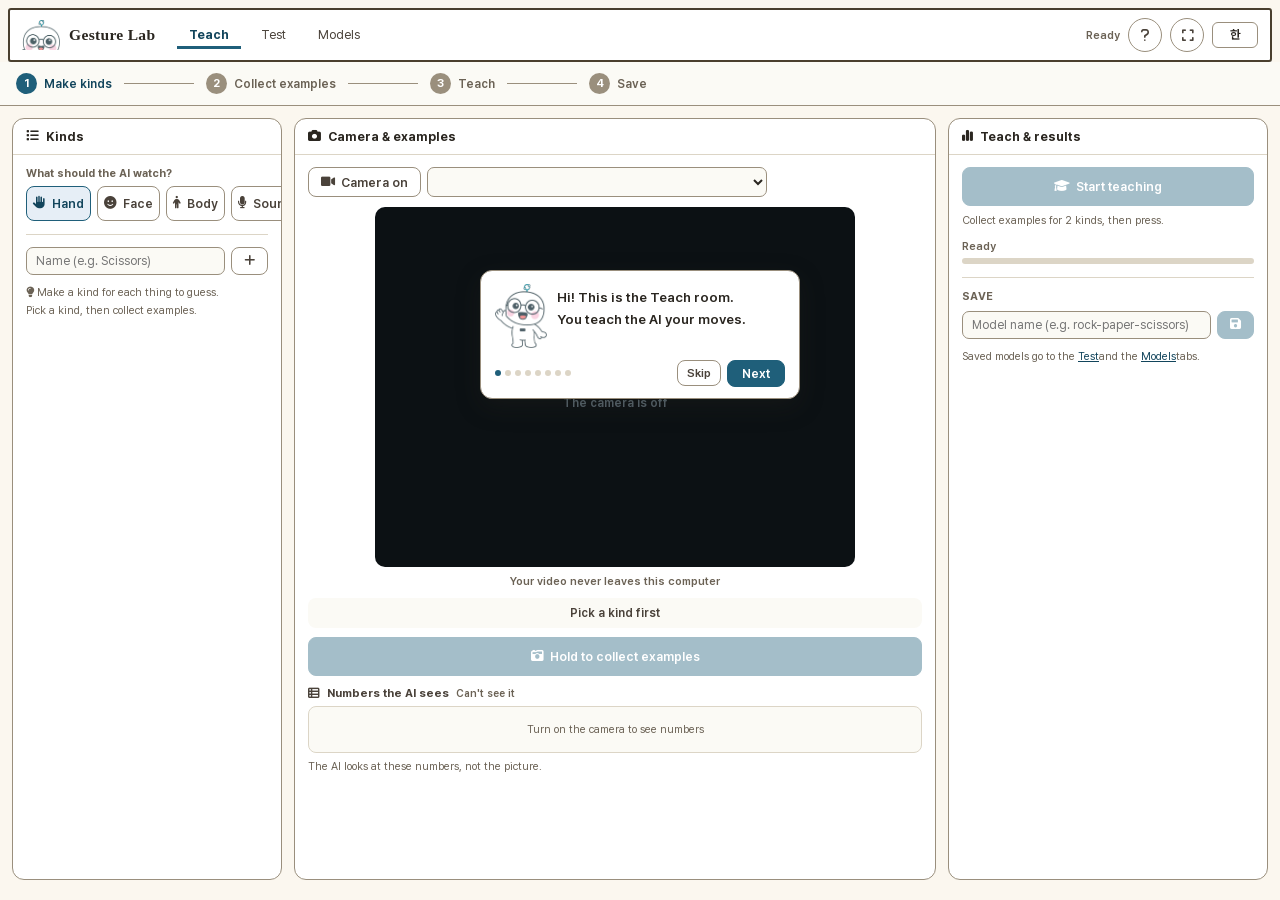
==== commit 4eff2a28: "소리 학습 추가 — 손·얼굴·포즈에 이어 네 번째 소스 - @mediapipe/tasks-audio 1.0.1 벤더링 + YAMNet(4.1MB) 셀프호스팅 - lib/sound." ====
--- a/index.html
+++ b/index.html
@@ -8,11 +8,11 @@
 <link rel="icon" type="image/png" href="assets/img/favicon.png">
 <link rel="manifest" href="manifest.webmanifest">
 <meta name="theme-color" content="#FBF7EF">
-<link rel="stylesheet" href="assets/fonts/pretendard.css?v=16">
-<link rel="stylesheet" href="css/all.min.css?v=16">
-<link rel="stylesheet" href="css/ui.css?v=16">
-<link rel="stylesheet" href="css/theme-maker.css?v=16">
-<link rel="stylesheet" href="css/app.css?v=16">
+<link rel="stylesheet" href="assets/fonts/pretendard.css?v=19">
+<link rel="stylesheet" href="css/all.min.css?v=19">
+<link rel="stylesheet" href="css/ui.css?v=19">
+<link rel="stylesheet" href="css/theme-maker.css?v=19">
+<link rel="stylesheet" href="css/app.css?v=19">
 </head>
 <body>
 
@@ -38,6 +38,7 @@
         <button class="db on" data-src="hand"><i class="fa-solid fa-hand"></i> 손</button>
         <button class="db" data-src="face"><i class="fa-solid fa-face-smile"></i> 얼굴</button>
         <button class="db" data-src="pose"><i class="fa-solid fa-person"></i> 포즈</button>
+        <button class="db" data-src="sound"><i class="fa-solid fa-microphone"></i> 소리</button>
       </div>
 
       <div class="sec2">
@@ -55,7 +56,7 @@
   </div>
 
   <div class="pan" id="panC">
-    <div class="ph"><i class="fa-solid fa-camera"></i>카메라 &amp; 예시</div>
+    <div class="ph"><i class="fa-solid fa-camera"></i><span id="panCTitle">카메라 &amp; 예시</span></div>
     <div class="pb">
       <div class="row" style="margin-bottom:10px">
         <button class="db" id="camBtn" style="flex-shrink:0"><i class="fa-solid fa-video"></i> 카메라 켜기</button>
@@ -65,9 +66,10 @@
       <div id="camBox">
         <video id="camVid" playsinline muted></video>
         <canvas id="ovCv"></canvas>
+        <canvas id="micCv" style="display:none"></canvas>
         <div id="camOff"><i class="fa-solid fa-video-slash fa-2x"></i><span>카메라가 꺼져 있어요</span></div>
       </div>
-      <div class="privnote">찍은 영상은 이 컴퓨터 밖으로 나가지 않아요</div>
+      <div class="privnote" id="privNote">찍은 영상은 이 컴퓨터 밖으로 나가지 않아요</div>
 
       <div class="selinfo" id="selInfo">종류를 골라 주세요</div>
       <button class="db go" id="capBtn" disabled><i class="fa-solid fa-camera-retro"></i> 꾹 눌러서 예시 모으기</button>
@@ -129,10 +131,10 @@
 
 <div id="toast"></div>
 
-<script src="lib/nav.js?v=16"></script>
-<script src="lib/i18n.js?v=16"></script>
-<script src="lib/tour.js?v=16"></script>
+<script src="lib/nav.js?v=19"></script>
+<script src="lib/i18n.js?v=19"></script>
+<script src="lib/tour.js?v=19"></script>
 <script src="vendor/tfjs/tf.min.js"></script>
-<script type="module" src="lib/learn.js?v=16"></script>
+<script type="module" src="lib/learn.js?v=19"></script>
 </body>
 </html>
--- a/css/app.css
+++ b/css/app.css
@@ -78,6 +78,7 @@
 #bgCv{position:absolute;inset:0;width:100%;height:100%;transform:scaleX(-1);pointer-events:none}
 #camOff{position:absolute;inset:0;display:flex;flex-direction:column;align-items:center;justify-content:center;
   gap:8px;color:#56646C;font-size:12px;font-weight:600}
+#micCv{position:absolute;inset:0;width:100%;height:100%}
 #capBtn,.selinfo,#panC .row{flex-shrink:0}
 .selinfo{margin-top:10px;padding:8px 10px;border-radius:8px;background:var(--panel2);
   font-size:12px;color:var(--ink2);font-weight:600;text-align:center}
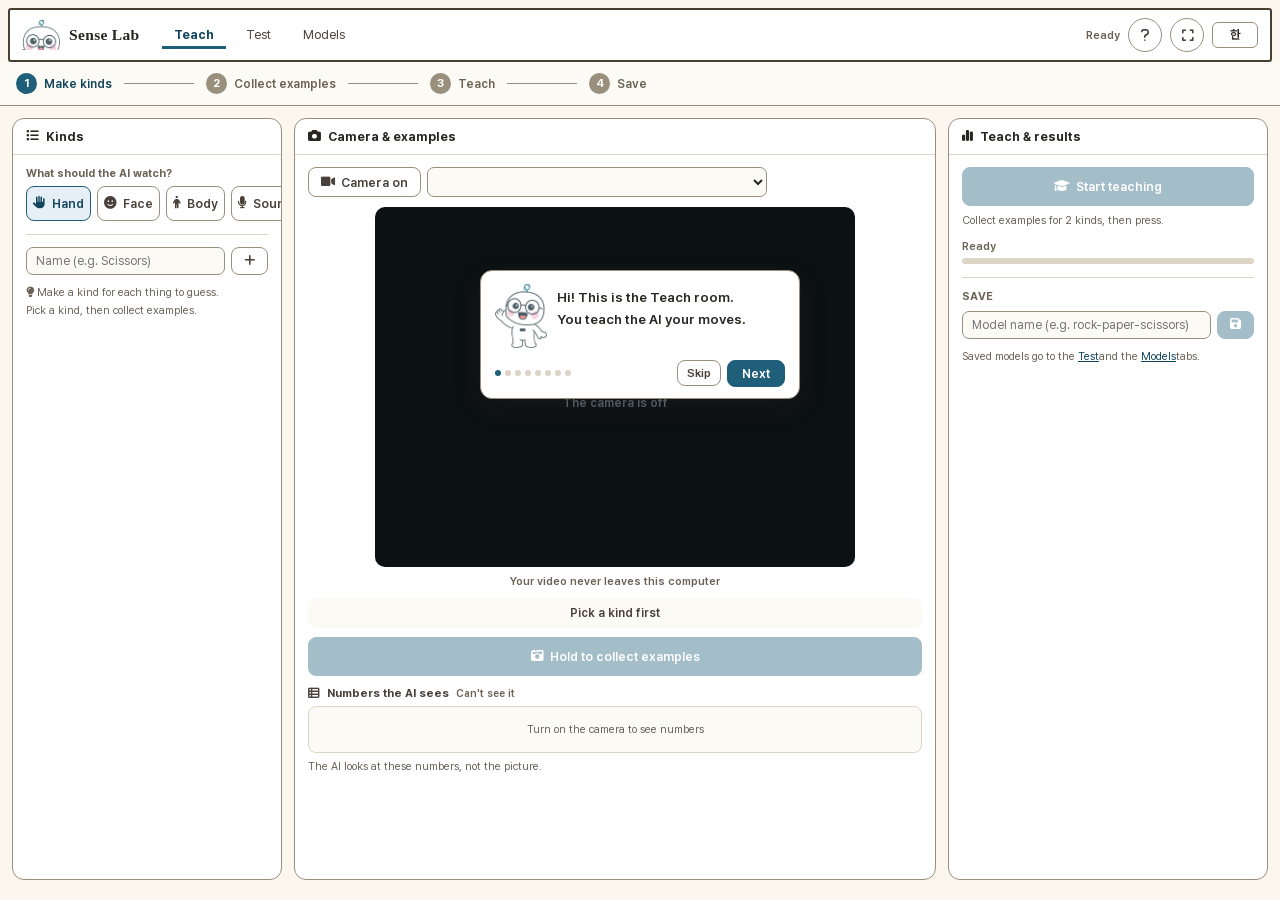
==== commit 39d96d2a: "이름 변경: 센스 랩 (Sense Lab) - 소리까지 배우게 되면서 보는 것+듣는 것 = 감각으로 이름 확장 - 화면 브랜드·페이지 제목·i18n·manifest·wrangler" ====
--- a/index.html
+++ b/index.html
@@ -3,16 +3,16 @@
 <head>
 <meta charset="utf-8">
 <meta name="viewport" content="width=device-width,initial-scale=1">
-<title>제스처 랩 — 학습실</title>
+<title>센스 랩 — 학습실</title>
 <meta name="description" content="웹캠으로 몸의 좌표를 모아 AI를 직접 가르쳐 보세요.">
 <link rel="icon" type="image/png" href="assets/img/favicon.png">
 <link rel="manifest" href="manifest.webmanifest">
 <meta name="theme-color" content="#FBF7EF">
-<link rel="stylesheet" href="assets/fonts/pretendard.css?v=19">
-<link rel="stylesheet" href="css/all.min.css?v=19">
-<link rel="stylesheet" href="css/ui.css?v=19">
-<link rel="stylesheet" href="css/theme-maker.css?v=19">
-<link rel="stylesheet" href="css/app.css?v=19">
+<link rel="stylesheet" href="assets/fonts/pretendard.css?v=20">
+<link rel="stylesheet" href="css/all.min.css?v=20">
+<link rel="stylesheet" href="css/ui.css?v=20">
+<link rel="stylesheet" href="css/theme-maker.css?v=20">
+<link rel="stylesheet" href="css/app.css?v=20">
 </head>
 <body>
 
@@ -131,10 +131,10 @@
 
 <div id="toast"></div>
 
-<script src="lib/nav.js?v=19"></script>
-<script src="lib/i18n.js?v=19"></script>
-<script src="lib/tour.js?v=19"></script>
+<script src="lib/nav.js?v=20"></script>
+<script src="lib/i18n.js?v=20"></script>
+<script src="lib/tour.js?v=20"></script>
 <script src="vendor/tfjs/tf.min.js"></script>
-<script type="module" src="lib/learn.js?v=19"></script>
+<script type="module" src="lib/learn.js?v=20"></script>
 </body>
 </html>
--- a/css/app.css
+++ b/css/app.css
@@ -1,4 +1,4 @@
-/* 제스처 랩 전용 스타일 — 공통 규격은 css/ui.css (파이보 랩과 동일) */
+/* 센스 랩 전용 스타일 — 공통 규격은 css/ui.css (파이보 랩과 동일) */
 /* 패널·단계·카드 등은 파이보 랩 분류툴(classify.html)의 규격을 그대로 옮겼다 */
 
 html,body{height:100%;margin:0;overflow:hidden}
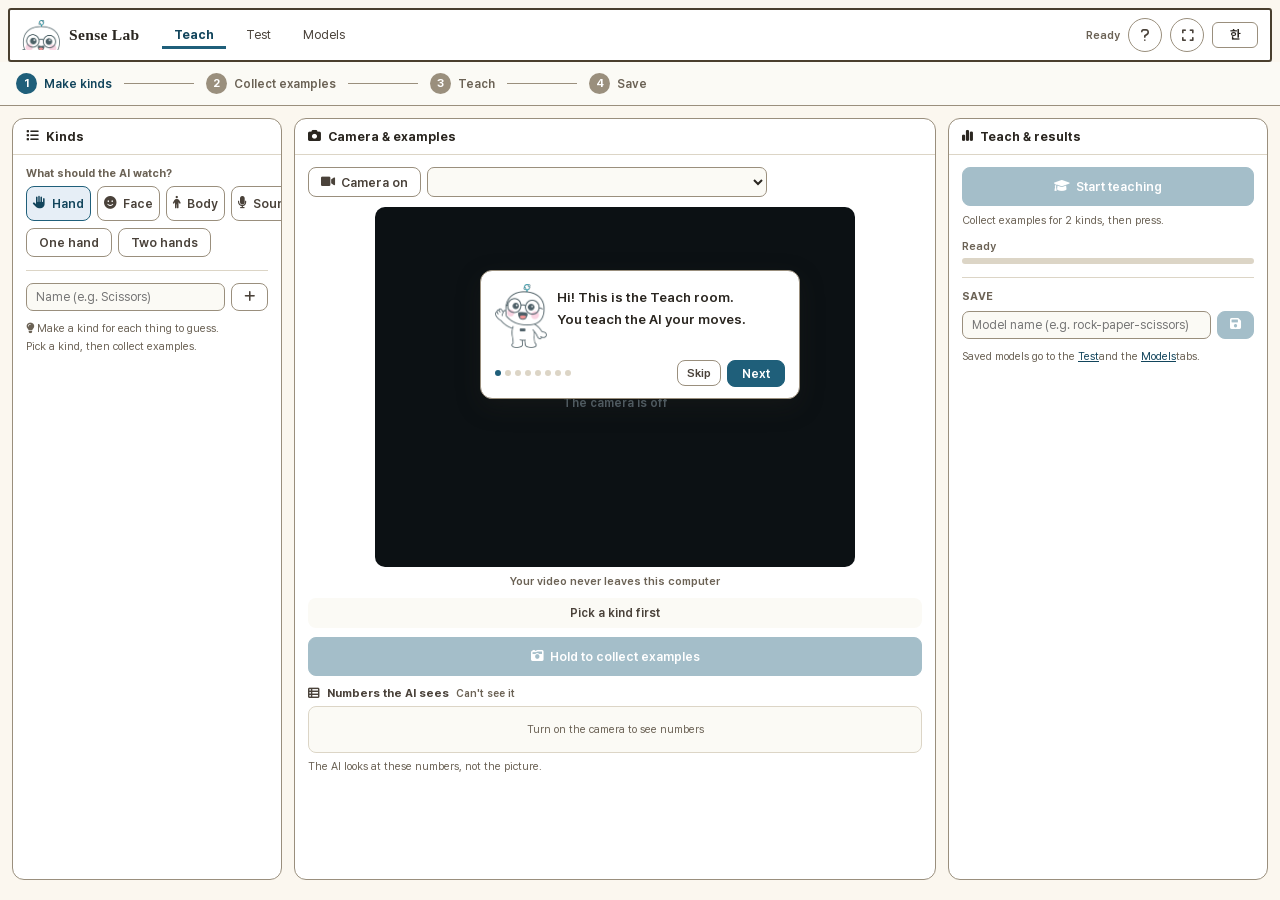
==== commit 553a13ba: "손 한 손/두 손 · 포즈 상반신/전신 갈래 추가 - 학습실 소스 밑 갈래 토글: 손 [한 손|두 손], 포즈 [상반신|전신] - 두 손 126차원: 좌/우 판별로 자리 고정, 없" ====
--- a/index.html
+++ b/index.html
@@ -8,11 +8,11 @@
 <link rel="icon" type="image/png" href="assets/img/favicon.png">
 <link rel="manifest" href="manifest.webmanifest">
 <meta name="theme-color" content="#FBF7EF">
-<link rel="stylesheet" href="assets/fonts/pretendard.css?v=20">
-<link rel="stylesheet" href="css/all.min.css?v=20">
-<link rel="stylesheet" href="css/ui.css?v=20">
-<link rel="stylesheet" href="css/theme-maker.css?v=20">
-<link rel="stylesheet" href="css/app.css?v=20">
+<link rel="stylesheet" href="assets/fonts/pretendard.css?v=21">
+<link rel="stylesheet" href="css/all.min.css?v=21">
+<link rel="stylesheet" href="css/ui.css?v=21">
+<link rel="stylesheet" href="css/theme-maker.css?v=21">
+<link rel="stylesheet" href="css/app.css?v=21">
 </head>
 <body>
 
@@ -40,6 +40,7 @@
         <button class="db" data-src="pose"><i class="fa-solid fa-person"></i> 포즈</button>
         <button class="db" data-src="sound"><i class="fa-solid fa-microphone"></i> 소리</button>
       </div>
+      <div class="row" id="variantRow" style="display:none;margin-top:7px"></div>
 
       <div class="sec2">
         <div class="row">
@@ -131,10 +132,10 @@
 
 <div id="toast"></div>
 
-<script src="lib/nav.js?v=20"></script>
-<script src="lib/i18n.js?v=20"></script>
-<script src="lib/tour.js?v=20"></script>
+<script src="lib/nav.js?v=21"></script>
+<script src="lib/i18n.js?v=21"></script>
+<script src="lib/tour.js?v=21"></script>
 <script src="vendor/tfjs/tf.min.js"></script>
-<script type="module" src="lib/learn.js?v=20"></script>
+<script type="module" src="lib/learn.js?v=21"></script>
 </body>
 </html>
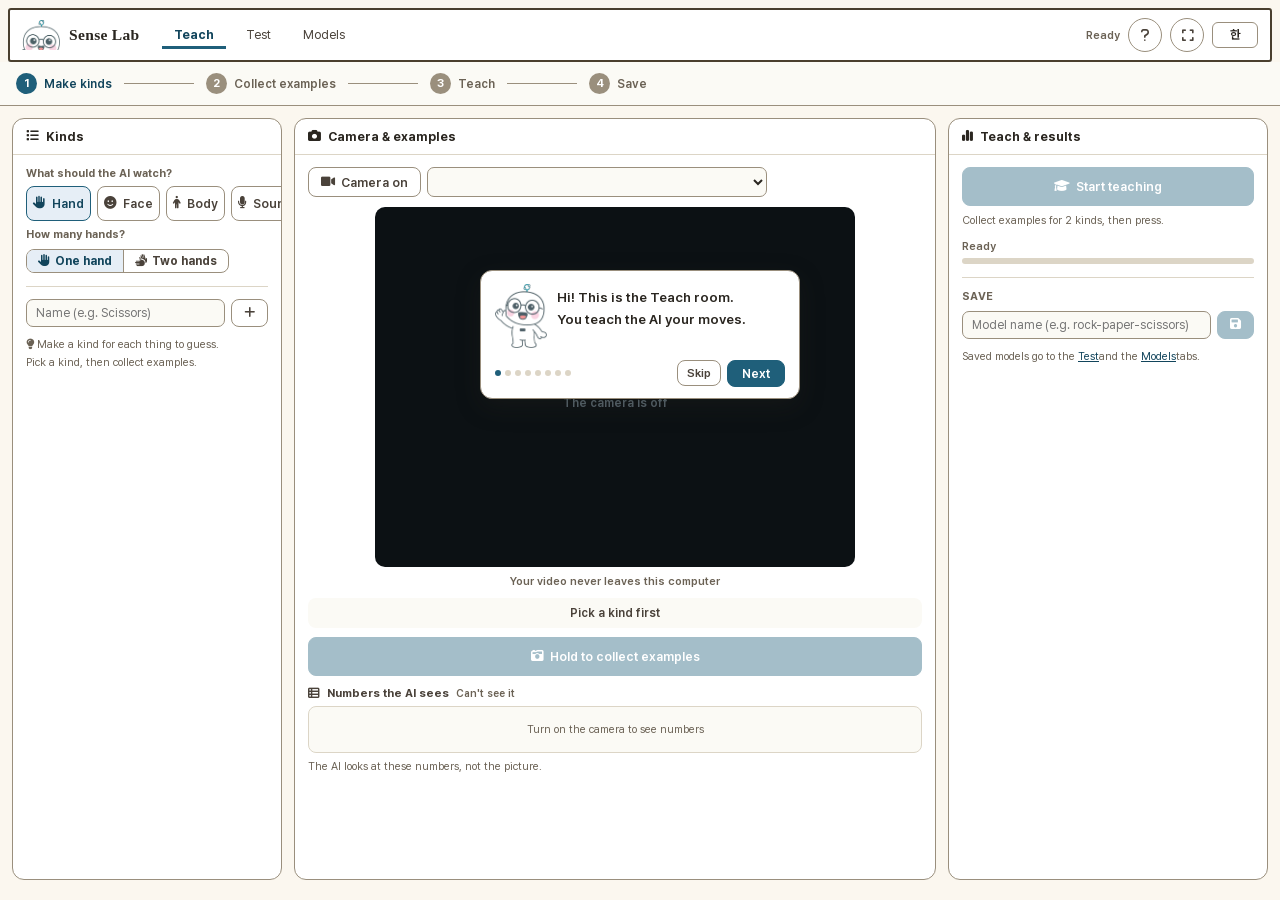
==== commit 4a446067: "갈래 UI 다듬기 — 표시 범위 일치 + 얇은 세그먼트 토글 - 상반신 갈래면 오버레이도 0~24번만 그린다 (배우는 범위 = 보이는 범위) - 한 손 갈래면 첫 손만 그린다. 시" ====
--- a/index.html
+++ b/index.html
@@ -8,11 +8,11 @@
 <link rel="icon" type="image/png" href="assets/img/favicon.png">
 <link rel="manifest" href="manifest.webmanifest">
 <meta name="theme-color" content="#FBF7EF">
-<link rel="stylesheet" href="assets/fonts/pretendard.css?v=21">
-<link rel="stylesheet" href="css/all.min.css?v=21">
-<link rel="stylesheet" href="css/ui.css?v=21">
-<link rel="stylesheet" href="css/theme-maker.css?v=21">
-<link rel="stylesheet" href="css/app.css?v=21">
+<link rel="stylesheet" href="assets/fonts/pretendard.css?v=22">
+<link rel="stylesheet" href="css/all.min.css?v=22">
+<link rel="stylesheet" href="css/ui.css?v=22">
+<link rel="stylesheet" href="css/theme-maker.css?v=22">
+<link rel="stylesheet" href="css/app.css?v=22">
 </head>
 <body>
 
@@ -40,7 +40,7 @@
         <button class="db" data-src="pose"><i class="fa-solid fa-person"></i> 포즈</button>
         <button class="db" data-src="sound"><i class="fa-solid fa-microphone"></i> 소리</button>
       </div>
-      <div class="row" id="variantRow" style="display:none;margin-top:7px"></div>
+      <div id="variantRow" style="display:none"></div>
 
       <div class="sec2">
         <div class="row">
@@ -132,10 +132,10 @@
 
 <div id="toast"></div>
 
-<script src="lib/nav.js?v=21"></script>
-<script src="lib/i18n.js?v=21"></script>
-<script src="lib/tour.js?v=21"></script>
+<script src="lib/nav.js?v=22"></script>
+<script src="lib/i18n.js?v=22"></script>
+<script src="lib/tour.js?v=22"></script>
 <script src="vendor/tfjs/tf.min.js"></script>
-<script type="module" src="lib/learn.js?v=21"></script>
+<script type="module" src="lib/learn.js?v=22"></script>
 </body>
 </html>
--- a/css/app.css
+++ b/css/app.css
@@ -79,6 +79,15 @@
 #camOff{position:absolute;inset:0;display:flex;flex-direction:column;align-items:center;justify-content:center;
   gap:8px;color:#56646C;font-size:12px;font-weight:600}
 #micCv{position:absolute;inset:0;width:100%;height:100%}
+
+/* ── 갈래 토글 (한 손/두 손 · 상반신/전신) ── */
+#variantRow{display:flex;align-items:center;gap:8px;margin-top:7px;flex-wrap:wrap}
+#variantRow .lb2{font-size:11px;color:var(--ink3);font-weight:700;flex-shrink:0}
+.seg{display:inline-flex;border:1.5px solid var(--line);border-radius:8px;overflow:hidden}
+.seg button{border:0;background:transparent;padding:4px 11px;font-size:12px;font-weight:700;
+  color:var(--ink2);cursor:pointer;display:flex;gap:5px;align-items:center;font-family:inherit}
+.seg button+button{border-left:1.5px solid var(--line)}
+.seg button.on{background:var(--acc-soft);color:var(--acc-ink)}
 #capBtn,.selinfo,#panC .row{flex-shrink:0}
 .selinfo{margin-top:10px;padding:8px 10px;border-radius:8px;background:var(--panel2);
   font-size:12px;color:var(--ink2);font-weight:600;text-align:center}
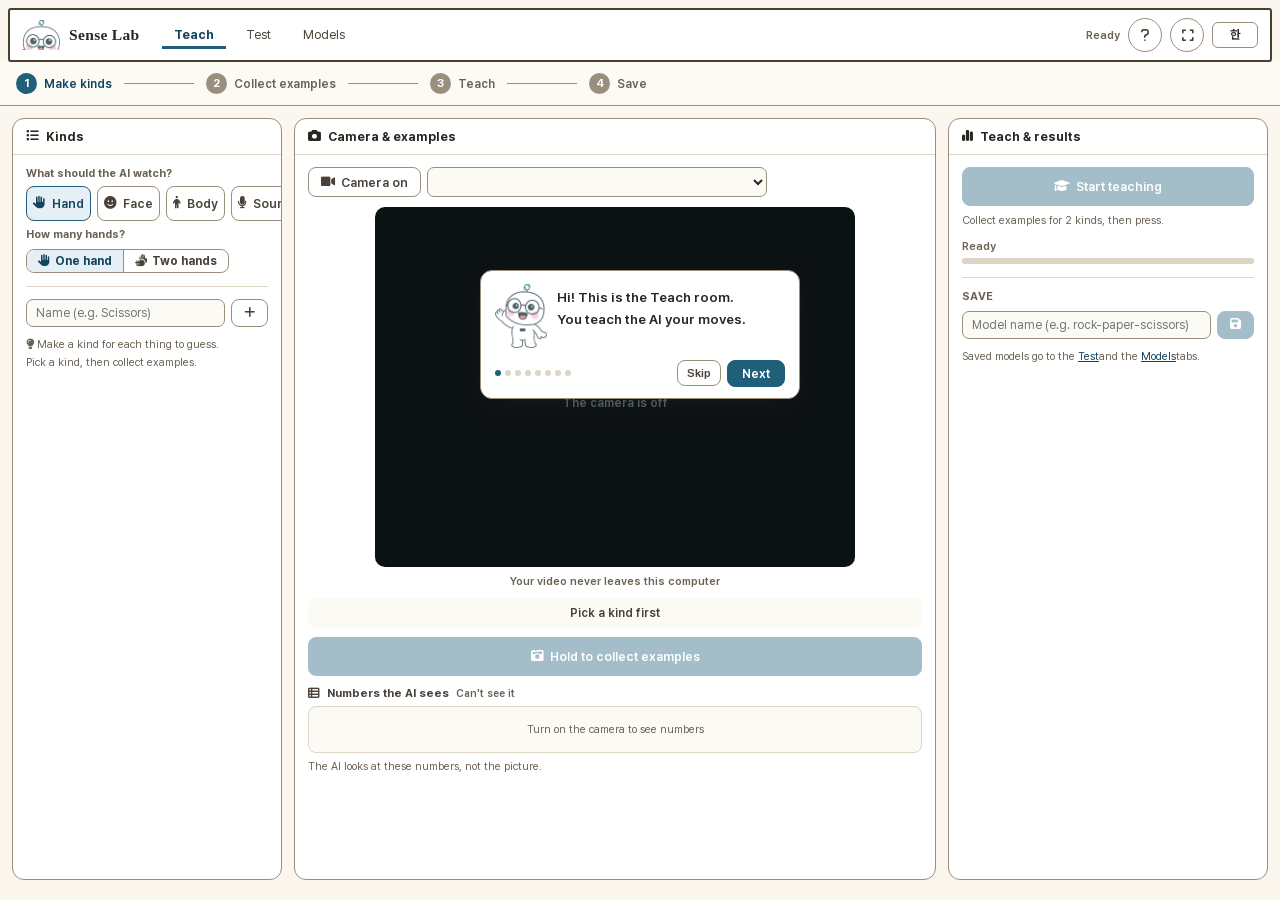
==== commit 018cb63b: "소스 전환 속도 개선 — 엔진 캐시 + 백그라운드 프리로드 - 만든 랜드마커를 close 하지 않고 캐시 → 두 번째부터는 즉시 전환 - 첫 소스 준비 후 나머지 엔진(+소리 분류" ====
--- a/index.html
+++ b/index.html
@@ -8,11 +8,11 @@
 <link rel="icon" type="image/png" href="assets/img/favicon.png">
 <link rel="manifest" href="manifest.webmanifest">
 <meta name="theme-color" content="#FBF7EF">
-<link rel="stylesheet" href="assets/fonts/pretendard.css?v=22">
-<link rel="stylesheet" href="css/all.min.css?v=22">
-<link rel="stylesheet" href="css/ui.css?v=22">
-<link rel="stylesheet" href="css/theme-maker.css?v=22">
-<link rel="stylesheet" href="css/app.css?v=22">
+<link rel="stylesheet" href="assets/fonts/pretendard.css?v=23">
+<link rel="stylesheet" href="css/all.min.css?v=23">
+<link rel="stylesheet" href="css/ui.css?v=23">
+<link rel="stylesheet" href="css/theme-maker.css?v=23">
+<link rel="stylesheet" href="css/app.css?v=23">
 </head>
 <body>
 
@@ -132,10 +132,10 @@
 
 <div id="toast"></div>
 
-<script src="lib/nav.js?v=22"></script>
-<script src="lib/i18n.js?v=22"></script>
-<script src="lib/tour.js?v=22"></script>
+<script src="lib/nav.js?v=23"></script>
+<script src="lib/i18n.js?v=23"></script>
+<script src="lib/tour.js?v=23"></script>
 <script src="vendor/tfjs/tf.min.js"></script>
-<script type="module" src="lib/learn.js?v=22"></script>
+<script type="module" src="lib/learn.js?v=23"></script>
 </body>
 </html>
